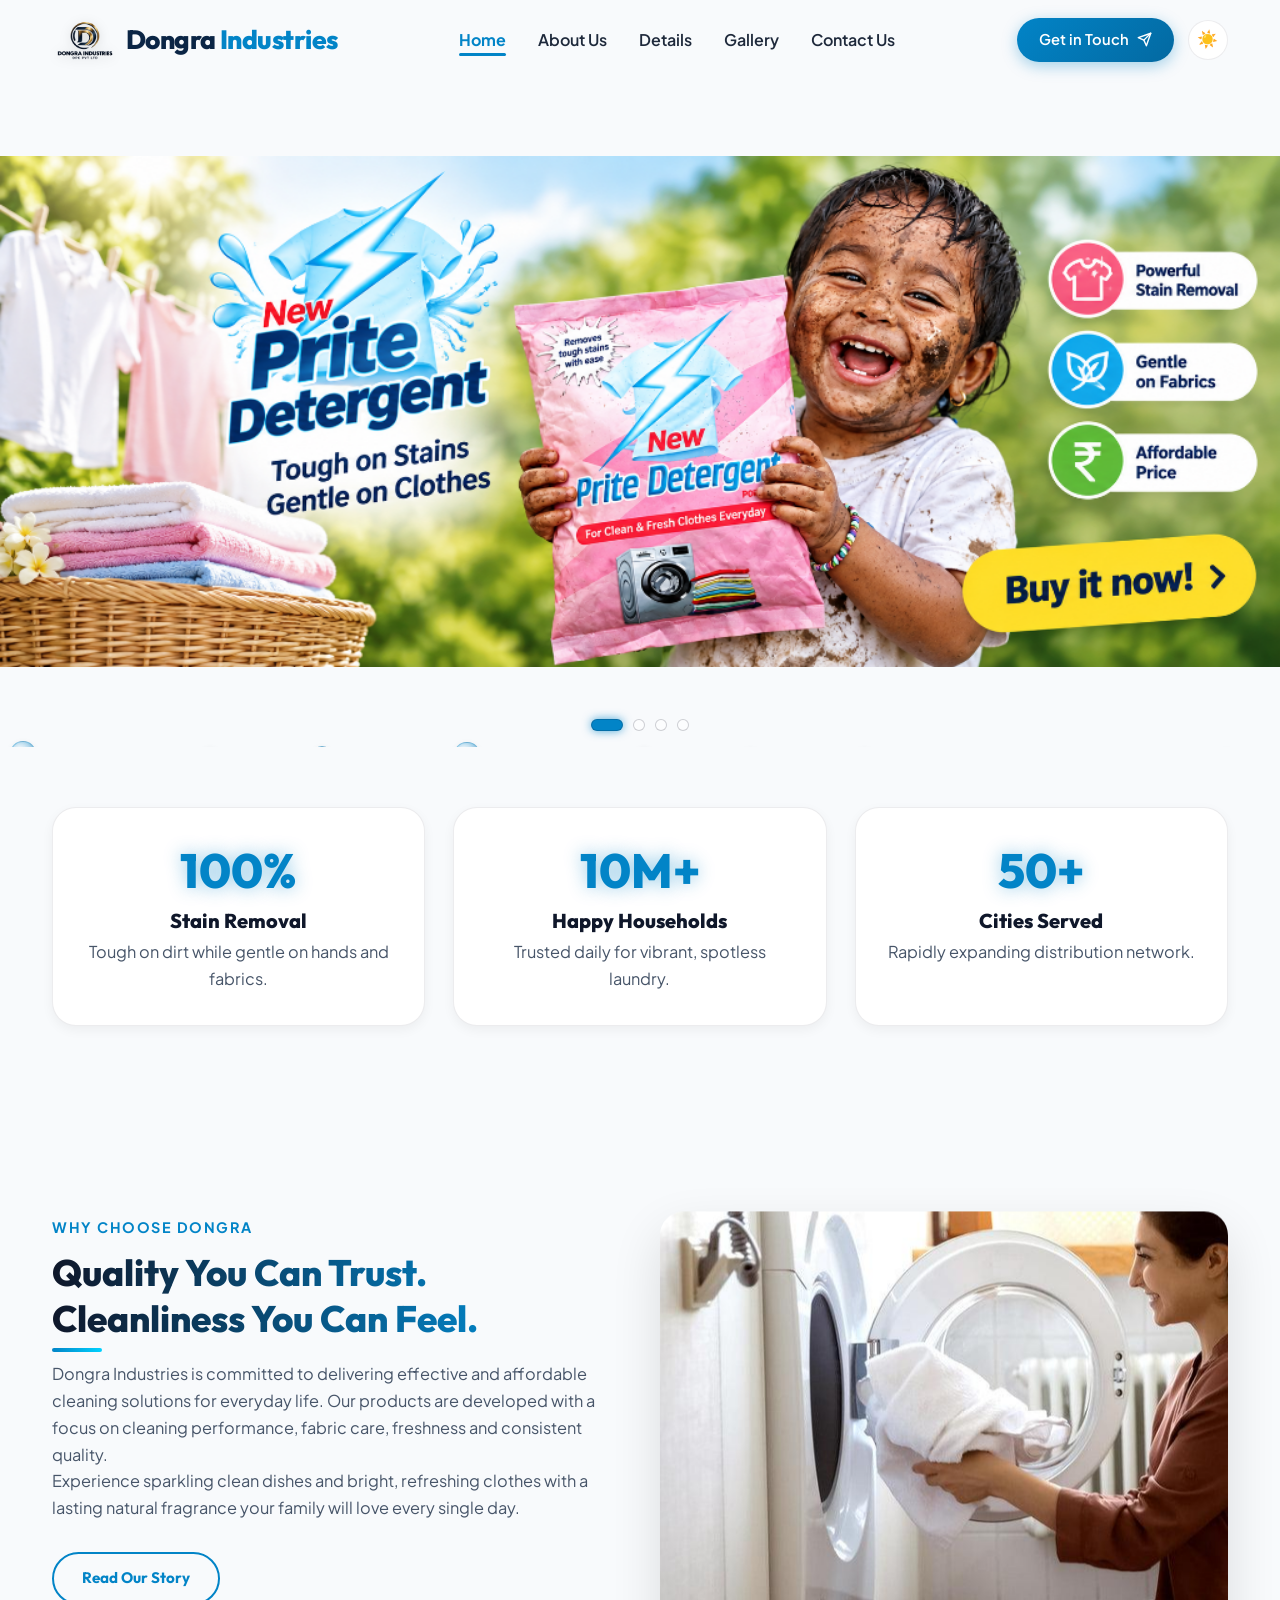
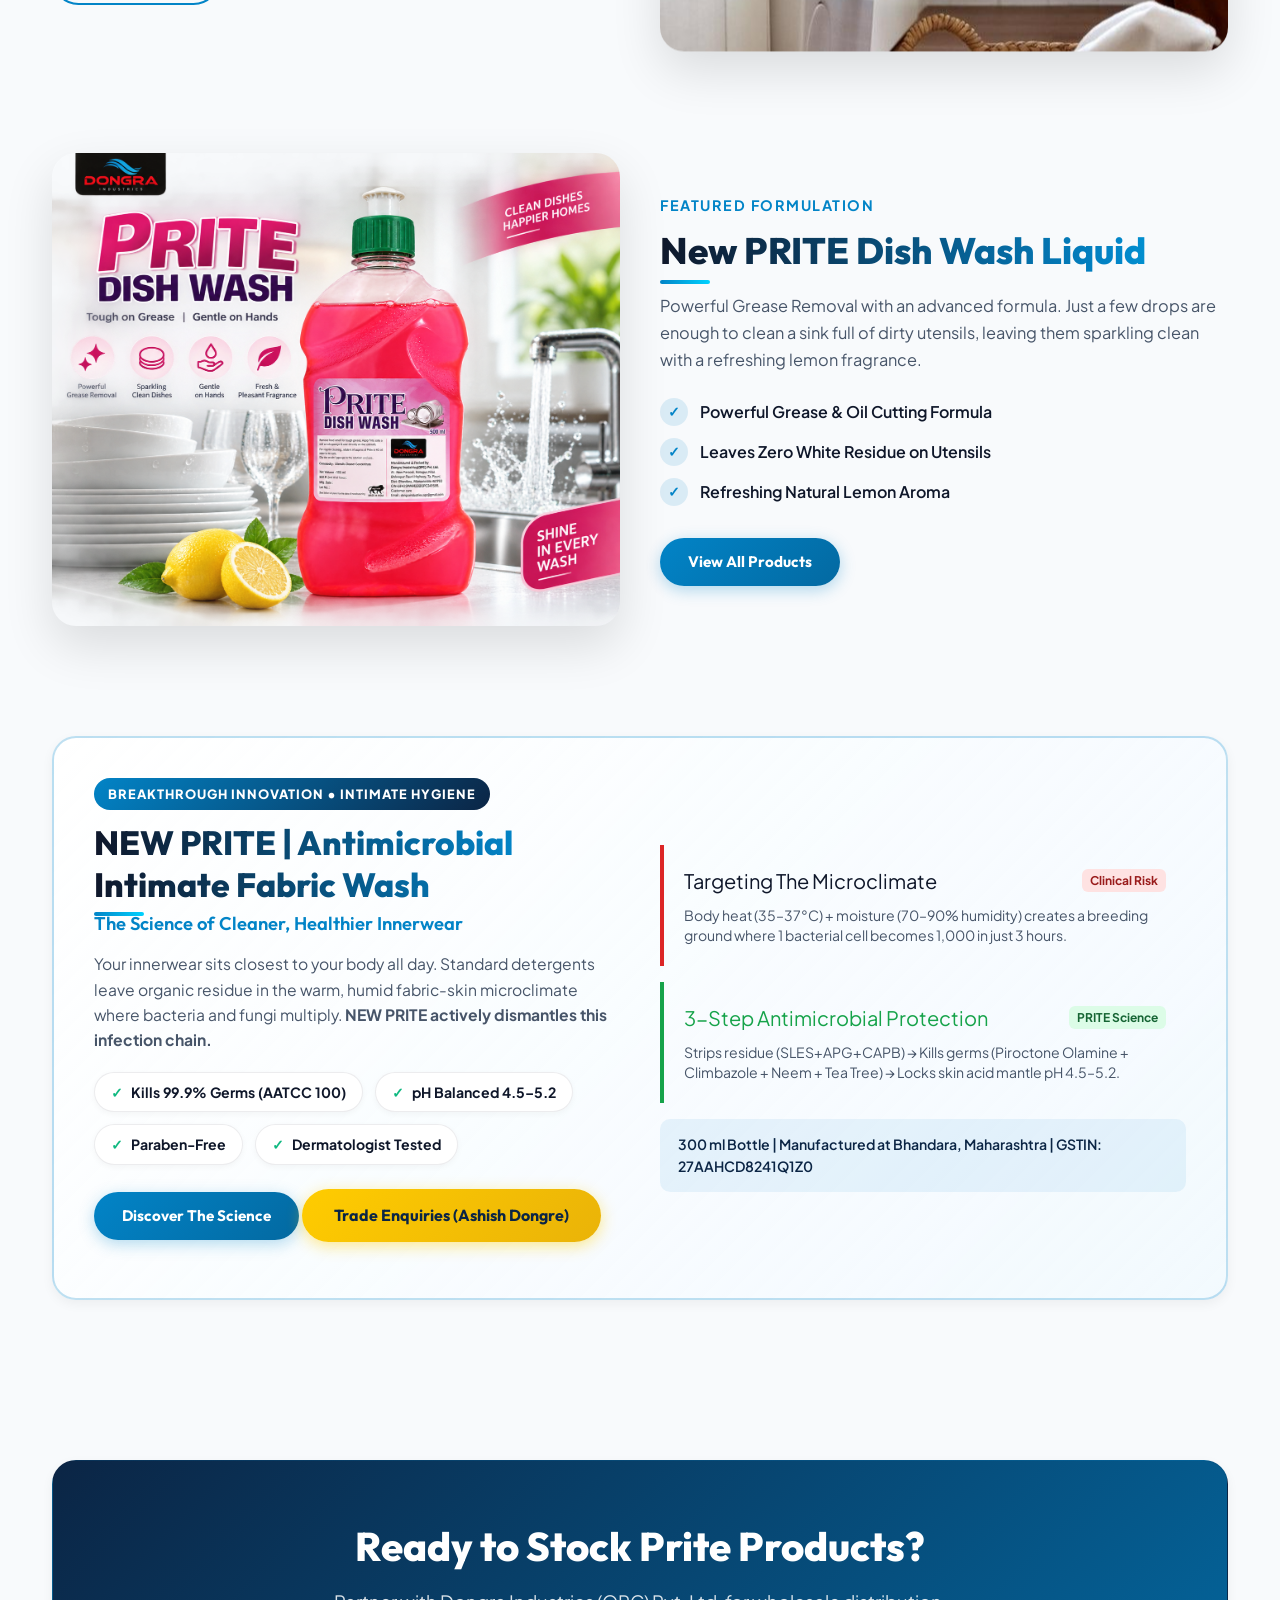
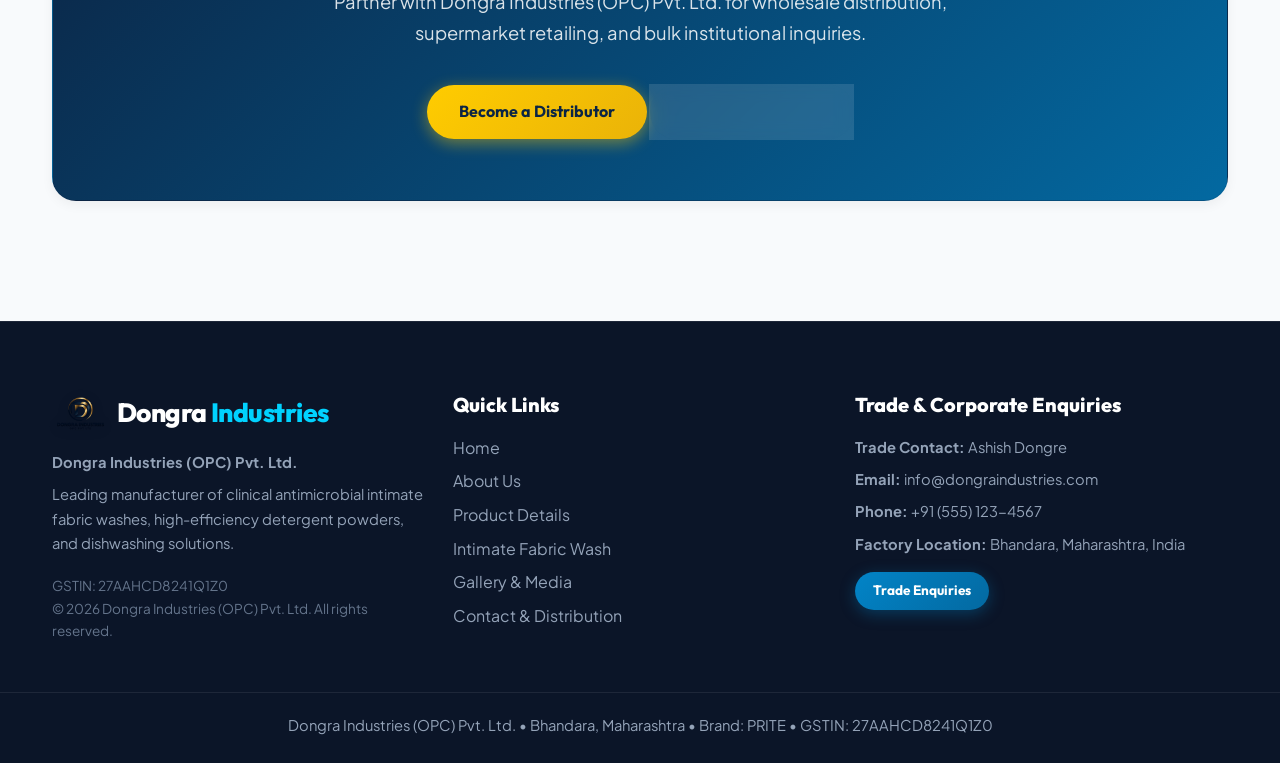
==== index.html @ 85b2145b "Initial website commit" ====
<!DOCTYPE html>
<html lang="en">

<head>
    <meta charset="UTF-8">
    <meta name="viewport" content="width=device-width, initial-scale=1.0">

    <!-- Primary SEO Meta Tags -->
    <title>Dongra Industries | Premium Cleaning Products & Prite Detergent</title>
    <meta name="title" content="Dongra Industries | Premium Cleaning Products & Prite Detergent">
    <meta name="description"
        content="Dongra Industries - Leading manufacturer of premium washing powder, Prite Detergent Powder, and dish wash liquids for sparkling clean clothes and utensils.">
    <meta name="keywords"
        content="Dongra Industries, Prite Detergent, washing powder, dish wash liquid, cleaning products, laundry detergent, stain removal">
    <meta name="author" content="Dongra Industries">
    <meta name="robots" content="index, follow">
    <link rel="canonical" href="https://dongraindustries.com/index.html">
    <meta name="theme-color" content="#0284c7">

    <!-- Open Graph / Facebook / WhatsApp -->
    <meta property="og:type" content="website">
    <meta property="og:url" content="https://dongraindustries.com/index.html">
    <meta property="og:title" content="Dongra Industries | Premium Cleaning Products">
    <meta property="og:description"
        content="Say goodbye to tough stains with New Prite Detergent & Dish Wash. Premium quality at affordable prices.">
    <meta property="og:image" content="assets/images/prite-banner.png">
    <meta property="og:site_name" content="Dongra Industries">

    <!-- Twitter Card -->
    <meta name="twitter:card" content="summary_large_image">
    <meta name="twitter:url" content="https://dongraindustries.com/index.html">
    <meta name="twitter:title" content="Dongra Industries | Premium Cleaning Products">
    <meta name="twitter:description"
        content="Say goodbye to tough stains with New Prite Detergent & Dish Wash. Premium quality at affordable prices.">
    <meta name="twitter:image" content="assets/images/prite-banner.png">

    <!-- Schema.org JSON-LD Structured Data for Google Rich Snippets -->
    <script type="application/ld+json">
    {
      "@context": "https://schema.org",
      "@type": "Organization",
      "name": "Dongra Industries",
      "url": "https://dongraindustries.com",
      "logo": "https://dongraindustries.com/assets/images/prite-banner.png",
      "description": "Premium manufacturer of washing powders and dish wash liquids.",
      "contactPoint": {
        "@type": "ContactPoint",
        "telephone": "+91-9876543210",
        "contactType": "customer service",
        "email": "info@dongraindustries.com"
      }
    }
    </script>

    <link rel="stylesheet" href="style.css">
</head>

<body>

    <!-- Navigation Header -->
    <nav>
        <div class="container nav-container">
            <a href="index.html" class="logo">
                <img src="assets/images/logo.png" alt="Dongra Industries Logo" class="logo-img">
                Dongra<span>Industries</span>
            </a>

            <ul class="nav-links">
                <li><a href="index.html" class="active">Home</a></li>
                <li><a href="about.html">About Us</a></li>
                <li><a href="details.html">Details</a></li>
                <li><a href="gallery.html">Gallery</a></li>
                <li><a href="contact.html">Contact Us</a></li>
                <li class="mobile-drawer-cta">
                    <a href="contact.html" class="btn btn-primary">
                        Get in Touch
                        <svg viewBox="0 0 24 24" fill="none" stroke="currentColor" stroke-width="2.2" stroke-linecap="round" stroke-linejoin="round" style="width: 15px; height: 15px; margin-left: 6px;">
                            <line x1="22" y1="2" x2="11" y2="13"></line>
                            <polygon points="22 2 15 22 11 13 2 9 22 2"></polygon>
                        </svg>
                    </a>
                </li>
            </ul>

            <div class="nav-right">
                <a href="contact.html" class="btn-nav">
                    Get in Touch
                    <svg viewBox="0 0 24 24" fill="none" stroke="currentColor" stroke-width="2.2" stroke-linecap="round"
                        stroke-linejoin="round">
                        <line x1="22" y1="2" x2="11" y2="13"></line>
                        <polygon points="22 2 15 22 11 13 2 9 22 2"></polygon>
                    </svg>
                </a>
                <button class="theme-toggle" aria-label="Toggle Dark/Light Mode">☀️</button>
                <button class="mobile-menu-toggle" aria-label="Open Navigation Menu">☰</button>
            </div>
        </div>
    </nav>

    <!-- Hero Section Banner Slider -->
    <section class="hero" id="home">
        <div class="hero-slider">
            <div class="slide active">
                <img src="assets/images/prite-banner.png" alt="New Prite Detergent Powder" class="slide-img">
            </div>
            <div class="slide">
                <img src="assets/images/banner2.png" alt="New Prite Liquid Detergent" class="slide-img">
            </div>
            <div class="slide">
                <img src="assets/images/banner3.png" alt="New Prite Cleaning Products" class="slide-img">
            </div>
            <div class="slide">
                <img src="assets/images/banner4.png" alt="Dongra Industries Range" class="slide-img">
            </div>
        </div>

        <!-- Slider Navigation Controls -->
        <button class="slider-arrow prev" aria-label="Previous Slide">‹</button>
        <button class="slider-arrow next" aria-label="Next Slide">›</button>

        <div class="slider-dots">
            <span class="dot active" data-slide="0"></span>
            <span class="dot" data-slide="1"></span>
            <span class="dot" data-slide="2"></span>
            <span class="dot" data-slide="3"></span>
        </div>
    </section>

    <!-- Quick Stats -->
    <section class="container" style="padding-top: 60px;">
        <div class="grid-3">
            <div class="card-modern animate delay-1" style="text-align: center;">
                <h2 class="stat-number" style="margin-bottom: 8px; color: var(--brand-blue); font-size: 3rem;">100%</h2>
                <h4 style="margin-bottom: 6px;">Stain Removal</h4>
                <p>Tough on dirt while gentle on hands and fabrics.</p>
            </div>
            <div class="card-modern animate delay-2" style="text-align: center;">
                <h2 class="stat-number" style="margin-bottom: 8px; color: var(--brand-blue); font-size: 3rem;">10M+</h2>
                <h4 style="margin-bottom: 6px;">Happy Households</h4>
                <p>Trusted daily for vibrant, spotless laundry.</p>
            </div>
            <div class="card-modern animate delay-3" style="text-align: center;">
                <h2 class="stat-number" style="margin-bottom: 8px; color: var(--brand-blue); font-size: 3rem;">50+</h2>
                <h4 style="margin-bottom: 6px;">Cities Served</h4>
                <p>Rapidly expanding distribution network.</p>
            </div>
        </div>
    </section>

    <!-- About Snippet -->
    <section class="container">
        <div class="grid-2">
            <div class="animate">
                <span
                    style="color: var(--brand-blue); font-weight: 700; text-transform: uppercase; letter-spacing: 1.5px; font-size: 0.9rem;">Why
                    Choose Dongra</span>
                <h2 class="section-title" style="margin-top: 10px;">Quality You Can Trust. Cleanliness You Can Feel.
                </h2>
                <p>Dongra Industries is committed to delivering effective and affordable cleaning solutions for everyday
                    life. Our products are developed with a focus on cleaning performance, fabric care, freshness and
                    consistent quality.</p>
                <p>Experience sparkling clean dishes and bright, refreshing clothes with a lasting natural fragrance
                    your family will love every single day.</p>
                <div style="margin-top: 30px;">
                    <a href="about.html" class="btn btn-outline">Read Our Story</a>
                </div>
            </div>
            <div class="animate delay-2">
                <img src="assets/images/londary.jpeg" alt="Dongra Laundry & Cleanliness" class="parallax-img"
                    style="width: 100%; border-radius: 24px; box-shadow: var(--shadow-lg); object-fit: cover; max-height: 440px;"
                    onerror="this.src='assets/images/about_img.jpg'">
            </div>
        </div>
    </section>

    <!-- Featured Product Section -->
    <section class="container" id="products" style="padding-top: 40px;">
        <div class="grid-2" style="direction: rtl;">
            <div class="animate" style="direction: ltr;">
                <span
                    style="color: var(--brand-blue); font-weight: 700; text-transform: uppercase; letter-spacing: 1.5px; font-size: 0.9rem;">Featured
                    Formulation</span>
                <h2 class="section-title" style="margin-top: 10px;">New PRITE Dish Wash Liquid</h2>
                <p>Powerful Grease Removal with an advanced formula. Just a few drops are enough to clean a sink full of
                    dirty utensils, leaving them sparkling clean with a refreshing lemon fragrance.</p>

                <div style="display: flex; flex-direction: column; gap: 12px; margin: 24px 0 32px;">
                    <div
                        style="display: flex; align-items: center; gap: 12px; font-weight: 600; color: var(--text-dark);">
                        <span
                            style="width: 28px; height: 28px; border-radius: 50%; background: rgba(2, 132, 199, 0.12); color: var(--brand-blue); display: flex; align-items: center; justify-content: center; font-size: 0.85rem;">✓</span>
                        Powerful Grease & Oil Cutting Formula
                    </div>
                    <div
                        style="display: flex; align-items: center; gap: 12px; font-weight: 600; color: var(--text-dark);">
                        <span
                            style="width: 28px; height: 28px; border-radius: 50%; background: rgba(2, 132, 199, 0.12); color: var(--brand-blue); display: flex; align-items: center; justify-content: center; font-size: 0.85rem;">✓</span>
                        Leaves Zero White Residue on Utensils
                    </div>
                    <div
                        style="display: flex; align-items: center; gap: 12px; font-weight: 600; color: var(--text-dark);">
                        <span
                            style="width: 28px; height: 28px; border-radius: 50%; background: rgba(2, 132, 199, 0.12); color: var(--brand-blue); display: flex; align-items: center; justify-content: center; font-size: 0.85rem;">✓</span>
                        Refreshing Natural Lemon Aroma
                    </div>
                </div>

                <a href="details.html" class="btn btn-primary">View All Products</a>
            </div>
            <div class="animate delay-2" style="direction: ltr;">
                <img src="assets/images/dishliquid.png" alt="New PRITE Dish Wash Liquid"
                    style="width: 100%; height: auto; border-radius: 24px; box-shadow: var(--shadow-lg); object-fit: contain; display: block;"
                    onerror="this.src='assets/images/product_img.jpg'">
            </div>
        </div>
    </section>

    <!-- Breakthrough Innovation: NEW PRITE Antimicrobial Intimate Fabric Wash -->
    <section class="container" style="padding-top: 30px;">
        <div class="card-modern no-tilt animate" style="transform: none !important; padding: clamp(20px, 4vw, 40px); border: 2px solid rgba(2, 132, 199, 0.25); background: linear-gradient(135deg, rgba(255, 255, 255, 0.98), rgba(240, 249, 255, 0.7)); position: relative; overflow: hidden;">
            <div class="grid-2">
                <div>
                    <span style="display: inline-block; background: linear-gradient(135deg, #0284c7, #0b2545); color: #ffffff; font-weight: 800; text-transform: uppercase; letter-spacing: 1px; font-size: 0.8rem; padding: 6px 14px; border-radius: 999px; margin-bottom: 12px;">
                        Breakthrough Innovation • Intimate Hygiene
                    </span>
                    <h2 class="section-title" style="margin: 0; color: var(--brand-navy); font-size: clamp(1.5rem, 3.5vw, 2.1rem);">
                        NEW PRITE | Antimicrobial Intimate Fabric Wash
                    </h2>
                    <h4 style="color: var(--brand-blue); margin: 6px 0 16px; font-size: clamp(1rem, 2.2vw, 1.15rem); font-weight: 600;">
                        The Science of Cleaner, Healthier Innerwear
                    </h4>
                    <p style="color: var(--text-body); font-size: 0.98rem; line-height: 1.6; margin-bottom: 16px;">
                        Your innerwear sits closest to your body all day. Standard detergents leave organic residue in the warm, humid fabric-skin microclimate where bacteria and fungi multiply. <strong>NEW PRITE actively dismantles this infection chain.</strong>
                    </p>

                    <div class="cert-badges-grid" style="margin-bottom: 24px;">
                        <span class="cert-badge"><span class="cert-badge-icon">✓</span> Kills 99.9% Germs (AATCC 100)</span>
                        <span class="cert-badge"><span class="cert-badge-icon">✓</span> pH Balanced 4.5–5.2</span>
                        <span class="cert-badge"><span class="cert-badge-icon">✓</span> Paraben-Free</span>
                        <span class="cert-badge"><span class="cert-badge-icon">✓</span> Dermatologist Tested</span>
                    </div>

                    <div class="btn-group" style="margin-bottom: 16px;">
                        <a href="details.html#intimate-wash" class="btn btn-primary">Discover The Science</a>
                        <a href="contact.html" class="btn btn-yellow">Trade Enquiries (Ashish Dongre)</a>
                    </div>
                </div>

                <div style="display: flex; flex-direction: column; gap: 16px;">
                    <div class="mc-stat-item" style="text-align: left; padding: 20px; border-left: 4px solid #dc2626;">
                        <div style="display: flex; justify-content: space-between; align-items: center; flex-wrap: wrap; gap: 8px;">
                            <div class="mc-stat-val" style="font-size: 1.25rem; margin-bottom: 0;">Targeting The Microclimate</div>
                            <span style="background: #fee2e2; color: #991b1b; padding: 2px 8px; border-radius: 6px; font-size: 0.75rem; font-weight: 700;">Clinical Risk</span>
                        </div>
                        <p style="font-size: 0.88rem; color: var(--text-body); margin-top: 8px; line-height: 1.45;">
                            Body heat (35–37°C) + moisture (70–90% humidity) creates a breeding ground where 1 bacterial cell becomes 1,000 in just 3 hours.
                        </p>
                    </div>

                    <div class="mc-stat-item" style="text-align: left; padding: 20px; border-left: 4px solid #16a34a;">
                        <div style="display: flex; justify-content: space-between; align-items: center; flex-wrap: wrap; gap: 8px;">
                            <div class="mc-stat-val" style="color: #16a34a; font-size: 1.25rem; margin-bottom: 0;">3-Step Antimicrobial Protection</div>
                            <span style="background: #dcfce7; color: #166534; padding: 2px 8px; border-radius: 6px; font-size: 0.75rem; font-weight: 700;">PRITE Science</span>
                        </div>
                        <p style="font-size: 0.88rem; color: var(--text-body); margin-top: 8px; line-height: 1.45;">
                            Strips residue (SLES+APG+CAPB) → Kills germs (Piroctone Olamine + Climbazole + Neem + Tea Tree) → Locks skin acid mantle pH 4.5–5.2.
                        </p>
                    </div>

                    <div style="background: rgba(2, 132, 199, 0.08); padding: 14px 18px; border-radius: var(--radius-sm); font-size: 0.88rem; color: var(--brand-navy); font-weight: 600;">
                        300 ml Bottle | Manufactured at Bhandara, Maharashtra | GSTIN: 27AAHCD8241Q1Z0
                    </div>
                </div>
            </div>
        </div>
    </section>

    <!-- Wholesale & Dealership CTA -->
    <section class="container" style="text-align: center; padding-bottom: 120px;">
        <div class="card-modern animate"
            style="background: linear-gradient(135deg, #0b2545, #0369a1); color: #ffffff; padding: clamp(36px, 6vw, 60px) clamp(20px, 4vw, 40px);">
            <h2 style="color: #ffffff; margin-bottom: 16px; font-size: clamp(1.8rem, 4vw, 2.5rem);">Ready to Stock Prite Products?</h2>
            <p style="color: rgba(255, 255, 255, 0.85); max-width: 650px; margin: 0 auto 36px; font-size: clamp(0.95rem, 2vw, 1.15rem);">
                Partner with Dongra Industries (OPC) Pvt. Ltd. for wholesale distribution, supermarket retailing, and bulk institutional
                inquiries.
            </p>
            <div class="btn-group" style="justify-content: center;">
                <a href="contact.html" class="btn-yellow">Become a Distributor</a>
                <a href="assets/dongra-industries-catalog.pdf" download="Dongra-Industries-Product-Catalog.pdf" class="btn-glass">Download Catalog</a>
            </div>
        </div>
    </section>

    <!-- Footer -->
    <footer>
        <div class="container grid-3">
            <div>
                <a href="index.html" class="logo" style="color: #ffffff; margin-bottom: 16px;">
                    <img src="assets/images/logo.png" alt="Dongra Industries Logo" class="logo-img" style="height: 38px;">
                    Dongra<span style="color: var(--brand-cyan);">Industries</span>
                </a>
                <p style="margin-bottom: 8px;"><strong>Dongra Industries (OPC) Pvt. Ltd.</strong></p>
                <p style="margin-bottom: 20px;">Leading manufacturer of clinical antimicrobial intimate fabric washes, high-efficiency detergent powders, and dishwashing solutions.</p>
                <p style="font-size: 0.85rem; color: #64748b;">GSTIN: 27AAHCD8241Q1Z0<br>© 2026 Dongra Industries (OPC) Pvt. Ltd. All rights reserved.</p>
            </div>
            <div>
                <h4 style="color: #ffffff; margin-bottom: 18px;">Quick Links</h4>
                <ul>
                    <li><a href="index.html">Home</a></li>
                    <li><a href="about.html">About Us</a></li>
                    <li><a href="details.html">Product Details</a></li>
                    <li><a href="details.html#intimate-wash">Intimate Fabric Wash</a></li>
                    <li><a href="gallery.html">Gallery & Media</a></li>
                    <li><a href="contact.html">Contact & Distribution</a></li>
                </ul>
            </div>
            <div>
                <h4 style="color: #ffffff; margin-bottom: 18px;">Trade & Corporate Enquiries</h4>
                <p style="margin-bottom: 8px;"><strong>Trade Contact:</strong> Ashish Dongre</p>
                <p style="margin-bottom: 8px;"><strong>Email:</strong> info@dongraindustries.com</p>
                <p style="margin-bottom: 8px;"><strong>Phone:</strong> +91 (555) 123-4567</p>
                <p style="margin-bottom: 16px;"><strong>Factory Location:</strong> Bhandara, Maharashtra, India</p>
                <div style="display: flex; gap: 12px; margin-top: 10px;">
                    <a href="contact.html" class="btn btn-nav" style="font-size: 0.85rem; padding: 8px 18px;">Trade Enquiries</a>
                </div>
            </div>
        </div>
        <div class="footer-bottom">
            <p>Dongra Industries (OPC) Pvt. Ltd. • Bhandara, Maharashtra • Brand: PRITE • GSTIN: 27AAHCD8241Q1Z0</p>
        </div>
    </footer>

    <script src="script.js"></script>
</body>

</html>
---- style.css ----
@import url('https://fonts.googleapis.com/css2?family=Outfit:wght@400;500;600;700;800;900&family=Plus+Jakarta+Sans:wght@300;400;500;600;700;800&display=swap');

:root {
  /* Brand Color Palette */
  --font-heading: 'Outfit', sans-serif;
  --font-body: 'Plus Jakarta Sans', sans-serif;

  --brand-navy: #0b2545;
  --brand-blue: #0284c7;
  --brand-blue-hover: #0369a1;
  --brand-cyan: #00d2ff;
  --brand-cyan-glow: rgba(0, 210, 255, 0.4);
  --brand-yellow: #ffcc00;
  --brand-yellow-hover: #eab308;
  --brand-yellow-shadow: rgba(255, 204, 0, 0.45);
  
  --bg-page: #f8fafc;
  --bg-white: #ffffff;
  --bg-card: #ffffff;
  --bg-glass: rgba(15, 23, 42, 0.82);
  --border-glass: rgba(255, 255, 255, 0.22);
  --border-light: rgba(15, 23, 42, 0.08);

  --text-dark: #0f172a;
  --text-body: #475569;
  --text-muted: #64748b;
  --text-light: #ffffff;

  --nav-bg-scrolled: rgba(255, 255, 255, 0.95);
  --nav-text: #1e293b;
  --footer-bg: #0b1528;
  --footer-text: #94a3b8;

  --radius-sm: 10px;
  --radius-md: 16px;
  --radius-lg: 24px;
  --radius-full: 9999px;

  --shadow-sm: 0 4px 12px rgba(0, 0, 0, 0.05);
  --shadow-md: 0 10px 30px rgba(0, 0, 0, 0.08);
  --shadow-lg: 0 20px 50px rgba(0, 0, 0, 0.12);
  --shadow-glass: 0 20px 50px rgba(0, 0, 0, 0.35);

  --transition-smooth: all 0.35s cubic-bezier(0.25, 1, 0.5, 1);
}

/* Dark Theme Support */
:root[data-theme="dark"] {
  --bg-page: #090e17;
  --bg-white: #111a28;
  --bg-card: #141e30;
  --border-light: rgba(255, 255, 255, 0.08);
  --text-dark: #f8fafc;
  --text-body: #94a3b8;
  --text-muted: #64748b;
  --nav-bg-scrolled: rgba(9, 14, 23, 0.95);
  --nav-text: #f8fafc;
  --footer-bg: #060910;
  --hero-bg: #090e17;
  --section-bg: #090e17;
}

:root {
  --hero-bg: #f8fafc;
  --section-bg: #f8fafc;
}

* {
  margin: 0;
  padding: 0;
  box-sizing: border-box;
}

html {
  scroll-behavior: smooth;
  overflow-x: hidden;
  width: 100%;
}

body {
  font-family: var(--font-body);
  background-color: var(--bg-page);
  color: var(--text-dark);
  line-height: 1.6;
  overflow-x: hidden;
  width: 100%;
  position: relative;
  -webkit-font-smoothing: antialiased;
}

/* Fluid Typography */
h1, h2, h3, h4, h5, h6 {
  font-family: var(--font-heading);
  font-weight: 800;
  line-height: 1.25;
  color: var(--text-dark);
  word-wrap: break-word;
  overflow-wrap: break-word;
}

h1 {
  font-size: clamp(1.85rem, 5vw, 3.2rem);
  letter-spacing: -0.02em;
}

h2 {
  font-size: clamp(1.5rem, 3.8vw, 2.3rem);
  margin-bottom: 1.2rem;
  position: relative;
}

h3 {
  font-size: clamp(1.2rem, 2.6vw, 1.75rem);
}

h4 {
  font-size: clamp(1.02rem, 2vw, 1.25rem);
}

h2.section-title::after {
  content: '';
  position: absolute;
  left: 0;
  bottom: -10px;
  width: 50px;
  height: 4px;
  border-radius: 2px;
  background: linear-gradient(90deg, var(--brand-blue), var(--brand-cyan));
}

/* Centered Section Titles */
.text-center h2.section-title::after,
h2.section-title.centered::after,
[style*="text-align: center"] > h2.section-title::after,
[style*="text-align: center"] > * > h2.section-title::after {
  left: 50%;
  transform: translateX(-50%);
}

p {
  color: var(--text-body);
  font-size: clamp(0.92rem, 1.5vw, 1.02rem);
  line-height: 1.65;
}

img {
  max-width: 100%;
  height: auto;
}

/* Layout Utilities */
.container {
  width: 100%;
  max-width: 1240px;
  margin: 0 auto;
  padding-left: clamp(16px, 4vw, 32px);
  padding-right: clamp(16px, 4vw, 32px);
}

section {
  padding: clamp(48px, 8vw, 80px) 0;
  position: relative;
}

/* ==========================================================================
   Navigation Bar
   ========================================================================== */
nav {
  position: absolute;
  top: 0;
  left: 0;
  width: 100%;
  padding: 18px 0;
  z-index: 1000;
  transition: var(--transition-smooth);
}

nav.scrolled {
  position: fixed;
  background: var(--nav-bg-scrolled);
  backdrop-filter: blur(14px);
  -webkit-backdrop-filter: blur(14px);
  padding: 10px 0;
  box-shadow: 0 4px 20px rgba(0, 0, 0, 0.08);
  border-bottom: 1px solid var(--border-light);
}

.nav-container {
  display: flex;
  justify-content: space-between;
  align-items: center;
  position: relative;
}

/* Brand Logo */
.logo {
  font-family: var(--font-heading);
  font-size: clamp(1.2rem, 3.5vw, 1.65rem);
  font-weight: 800;
  color: var(--brand-navy);
  text-decoration: none;
  display: flex;
  align-items: center;
  letter-spacing: -0.02em;
  transition: var(--transition-smooth);
  white-space: nowrap;
}

:root[data-theme="dark"] .logo {
  color: #ffffff;
}

.logo span {
  color: var(--brand-blue);
  margin-left: 4px;
}

.logo-img {
  height: clamp(34px, 4.5vw, 44px);
  width: auto;
  border-radius: 8px;
  object-fit: contain;
  margin-right: 8px;
  filter: drop-shadow(0 2px 6px rgba(0,0,0,0.15));
  transition: var(--transition-smooth);
}

.logo:hover {
  transform: scale(1.02);
}

/* Nav Links */
.nav-links {
  display: flex;
  gap: clamp(16px, 2.5vw, 32px);
  list-style: none;
  align-items: center;
}

.nav-links a {
  color: var(--nav-text);
  text-decoration: none;
  font-weight: 600;
  font-size: 1rem;
  transition: var(--transition-smooth);
  position: relative;
  padding: 6px 0;
}

.nav-links a::after {
  content: '';
  position: absolute;
  bottom: 0;
  left: 0;
  width: 0;
  height: 3px;
  border-radius: 2px;
  background: var(--brand-blue);
  transition: var(--transition-smooth);
}

.nav-links a:hover {
  color: var(--brand-blue);
}

.nav-links a:hover::after,
.nav-links a.active::after {
  width: 100%;
}

.nav-links a.active {
  color: var(--brand-blue);
  font-weight: 700;
}

/* Mobile Drawer CTA: Hidden on desktop */
.mobile-drawer-cta {
  display: none !important;
}

/* Mobile Navigation Backdrop */
.mobile-nav-backdrop {
  display: none;
  position: fixed;
  top: 0;
  left: 0;
  width: 100vw;
  height: 100vh;
  background: rgba(15, 23, 42, 0.5);
  backdrop-filter: blur(4px);
  -webkit-backdrop-filter: blur(4px);
  z-index: 998;
  opacity: 0;
  transition: opacity 0.3s ease;
  pointer-events: none;
}

.mobile-nav-backdrop.active {
  display: block;
  opacity: 1;
  pointer-events: auto;
}

/* Right Nav Controls */
.nav-right {
  display: flex;
  align-items: center;
  gap: clamp(8px, 2vw, 14px);
}

.btn-nav {
  background: linear-gradient(135deg, #0284c7, #0369a1);
  color: #ffffff !important;
  padding: 10px 22px;
  border-radius: var(--radius-full);
  font-weight: 600;
  font-size: 0.92rem;
  text-decoration: none;
  display: inline-flex;
  align-items: center;
  gap: 8px;
  box-shadow: 0 4px 15px rgba(2, 132, 199, 0.35);
  transition: var(--transition-smooth);
  border: none;
  white-space: nowrap;
}

.btn-nav svg {
  width: 15px;
  height: 15px;
  transition: transform 0.3s ease;
}

.btn-nav:hover {
  transform: translateY(-2px);
  box-shadow: 0 8px 22px rgba(2, 132, 199, 0.45);
}

.btn-nav:hover svg {
  transform: translateX(3px) rotate(-10deg);
}

.theme-toggle {
  background: var(--bg-white);
  border: 1px solid var(--border-light);
  color: var(--text-dark);
  width: 40px;
  height: 40px;
  min-width: 40px;
  border-radius: 50%;
  cursor: pointer;
  display: flex;
  align-items: center;
  justify-content: center;
  font-size: 1.05rem;
  transition: var(--transition-smooth);
}

.theme-toggle:hover {
  background: var(--bg-card);
  transform: rotate(20deg);
  box-shadow: var(--shadow-sm);
}

:root[data-theme="dark"] .theme-toggle {
  background: #1e2d45;
  border-color: rgba(255,255,255,0.12);
  color: #f8fafc;
}

.mobile-menu-toggle {
  display: none;
  background: var(--bg-white);
  border: 1px solid var(--border-light);
  width: 40px;
  height: 40px;
  min-width: 40px;
  border-radius: var(--radius-sm);
  font-size: 1.35rem;
  line-height: 1;
  color: var(--text-dark);
  cursor: pointer;
  align-items: center;
  justify-content: center;
  transition: var(--transition-smooth);
  user-select: none;
}

:root[data-theme="dark"] .mobile-menu-toggle {
  background: #1e2d45;
  border-color: rgba(255, 255, 255, 0.12);
  color: #f8fafc;
}

/* ==========================================================================
   Hero Section (Properly Fitted Proportional Banner)
   ========================================================================== */
.hero {
  position: relative;
  width: 100%;
  margin-top: 76px;
  overflow: hidden;
  background-color: var(--hero-bg);
  transition: background-color 0.35s ease;
}

.hero-slider {
  position: relative;
  width: 100%;
  overflow: hidden;
  touch-action: pan-y;
}

.slide {
  display: none;
  width: 100%;
  animation: fadeInSlide 0.7s ease-in-out;
}

.slide.active {
  display: block;
}

@keyframes fadeInSlide {
  from {
    opacity: 0;
    transform: scale(0.995);
  }
  to {
    opacity: 1;
    transform: scale(1);
  }
}

.slide-img {
  width: 100%;
  height: auto;
  display: block;
  object-fit: contain;
}

/* Slider Controls */
.slider-arrow {
  position: absolute;
  top: 50%;
  transform: translateY(-50%);
  background: rgba(15, 23, 42, 0.45);
  color: #ffffff;
  border: 1px solid rgba(255, 255, 255, 0.4);
  width: 46px;
  height: 46px;
  border-radius: 50%;
  font-size: 2rem;
  line-height: 1;
  display: flex;
  align-items: center;
  justify-content: center;
  cursor: pointer;
  backdrop-filter: blur(8px);
  -webkit-backdrop-filter: blur(8px);
  transition: var(--transition-smooth);
  z-index: 20;
  opacity: 0;
  user-select: none;
}

.hero:hover .slider-arrow {
  opacity: 1;
}

.slider-arrow:hover {
  background: rgba(2, 132, 199, 0.9);
  border-color: #ffffff;
  transform: translateY(-50%) scale(1.1);
  box-shadow: 0 4px 15px rgba(2, 132, 199, 0.4);
}

.slider-arrow.prev {
  left: 24px;
}

.slider-arrow.next {
  right: 24px;
}

/* Always visible on touch devices */
@media (hover: none), (max-width: 768px) {
  .slider-arrow {
    opacity: 0.85;
    width: 38px;
    height: 38px;
    font-size: 1.6rem;
  }
  .slider-arrow.prev {
    left: 8px;
  }
  .slider-arrow.next {
    right: 8px;
  }
}

.slider-dots {
  position: absolute;
  bottom: 16px;
  left: 50%;
  transform: translateX(-50%);
  display: flex;
  gap: 10px;
  z-index: 20;
}

@media (max-width: 768px) {
  .slider-dots {
    bottom: 8px;
    gap: 8px;
  }
}

.slider-dots .dot {
  width: 12px;
  height: 12px;
  border-radius: 50%;
  background: rgba(255, 255, 255, 0.6);
  border: 1px solid rgba(15, 23, 42, 0.2);
  cursor: pointer;
  transition: var(--transition-smooth);
}

.slider-dots .dot.active {
  width: 32px;
  border-radius: 20px;
  background: var(--brand-blue);
  box-shadow: 0 0 10px rgba(2, 132, 199, 0.7);
}

/* ==========================================================================
   General Buttons & Components
   ========================================================================== */
.btn {
  display: inline-flex;
  align-items: center;
  justify-content: center;
  gap: 8px;
  padding: 12px 28px;
  border-radius: var(--radius-full);
  text-decoration: none;
  font-family: var(--font-heading);
  font-weight: 700;
  font-size: 0.95rem;
  transition: var(--transition-smooth);
  cursor: pointer;
  border: none;
}

.btn-primary {
  background: linear-gradient(135deg, var(--brand-blue), var(--brand-blue-hover));
  color: #ffffff;
  box-shadow: 0 4px 16px rgba(2, 132, 199, 0.3);
}

.btn-primary:hover {
  transform: translateY(-2px);
  box-shadow: 0 8px 24px rgba(2, 132, 199, 0.45);
}

.btn-outline {
  background: transparent;
  color: var(--brand-blue);
  border: 2px solid var(--brand-blue);
}

.btn-outline:hover {
  background: var(--brand-blue);
  color: #ffffff;
  transform: translateY(-2px);
  box-shadow: 0 6px 20px rgba(2, 132, 199, 0.25);
}

/* Cards */
.card-modern {
  background: var(--bg-card);
  border-radius: var(--radius-lg);
  padding: 32px;
  border: 1px solid var(--border-light);
  box-shadow: var(--shadow-sm);
  transition: var(--transition-smooth);
  position: relative;
}

.card-modern:hover {
  transform: translateY(-6px);
  box-shadow: var(--shadow-lg);
  border-color: rgba(2, 132, 199, 0.2);
}

/* CTA Buttons */
.btn-yellow {
  display: inline-flex;
  align-items: center;
  justify-content: center;
  gap: 8px;
  padding: 14px 32px;
  border-radius: var(--radius-full);
  background: linear-gradient(135deg, var(--brand-yellow), var(--brand-yellow-hover));
  color: #0b2545;
  font-family: var(--font-heading);
  font-weight: 700;
  font-size: 1rem;
  text-decoration: none;
  box-shadow: 0 4px 16px var(--brand-yellow-shadow);
  transition: var(--transition-smooth);
  border: none;
  cursor: pointer;
}

.btn-yellow:hover {
  transform: translateY(-3px);
  box-shadow: 0 8px 28px var(--brand-yellow-shadow);
}

.btn-glass {
  display: inline-flex;
  align-items: center;
  justify-content: center;
  gap: 8px;
  padding: 14px 32px;
  border-radius: var(--radius-full);
  background: rgba(255, 255, 255, 0.12);
  color: #ffffff;
  font-family: var(--font-heading);
  font-weight: 700;
  font-size: 1rem;
  text-decoration: none;
  border: 1.5px solid rgba(255, 255, 255, 0.35);
  backdrop-filter: blur(8px);
  -webkit-backdrop-filter: blur(8px);
  transition: var(--transition-smooth);
  cursor: pointer;
}

.btn-glass:hover {
  background: rgba(255, 255, 255, 0.22);
  transform: translateY(-3px);
  box-shadow: 0 8px 24px rgba(0, 0, 0, 0.25);
}

/* Grids */
.grid-2 {
  display: grid;
  grid-template-columns: 1fr 1fr;
  gap: 40px;
  align-items: center;
}

.grid-3 {
  display: grid;
  grid-template-columns: repeat(3, 1fr);
  gap: 28px;
}

.grid-4 {
  display: grid;
  grid-template-columns: repeat(4, 1fr);
  gap: 24px;
}

/* ==========================================================================
   Page Headers (Subpages)
   ========================================================================== */
.page-header {
  padding: 140px 0 50px;
  text-align: center;
  background: linear-gradient(180deg, rgba(2, 132, 199, 0.08) 0%, transparent 100%);
  position: relative;
  overflow: hidden;
  background-color: var(--bg-page);
}

.page-header h1 {
  font-size: 2.8rem;
  margin-bottom: 0.5rem;
  color: var(--brand-navy);
}

:root[data-theme="dark"] .page-header h1 {
  color: #ffffff;
}

/* Dark mode: ensure all plain sections have the right bg */
:root[data-theme="dark"] section {
  background-color: var(--bg-page);
}

:root[data-theme="dark"] .container {
  color: var(--text-dark);
}

/* Forms */
.form-group {
  margin-bottom: 20px;
}

.form-group label {
  display: block;
  font-weight: 600;
  margin-bottom: 6px;
  color: var(--text-dark);
  font-size: 0.92rem;
}

input, textarea, select {
  width: 100%;
  padding: 12px 16px;
  background: var(--bg-white);
  border: 1px solid var(--border-light);
  border-radius: var(--radius-sm);
  color: var(--text-dark);
  font-family: var(--font-body);
  font-size: 1rem;
  transition: var(--transition-smooth);
}

input:focus, textarea:focus, select:focus {
  outline: none;
  border-color: var(--brand-blue);
  box-shadow: 0 0 0 3px rgba(2, 132, 199, 0.15);
}

/* Form Status Alert (Inline) */
.form-alert {
  padding: 16px 20px;
  border-radius: var(--radius-md);
  margin-bottom: 24px;
  font-size: 0.95rem;
  line-height: 1.5;
  display: none;
  align-items: flex-start;
  gap: 14px;
  animation: slideDownFade 0.35s cubic-bezier(0.25, 1, 0.5, 1);
  box-shadow: 0 4px 16px rgba(0, 0, 0, 0.06);
}

.form-alert.success {
  display: flex;
  background: rgba(16, 185, 129, 0.1);
  border: 1.5px solid rgba(16, 185, 129, 0.35);
  color: #065f46;
}

.form-alert.error {
  display: flex;
  background: rgba(239, 68, 68, 0.1);
  border: 1.5px solid rgba(239, 68, 68, 0.35);
  color: #991b1b;
}

.form-alert.loading {
  display: flex;
  background: rgba(2, 132, 199, 0.1);
  border: 1.5px solid rgba(2, 132, 199, 0.3);
  color: #0369a1;
}

.form-alert .alert-icon {
  font-size: 1.35rem;
  line-height: 1;
  flex-shrink: 0;
  margin-top: 2px;
}

.form-alert .alert-body {
  flex: 1;
  min-width: 0;
}

.form-alert .alert-title {
  font-weight: 700;
  font-size: 1rem;
  margin-bottom: 3px;
}

.form-alert .alert-desc {
  font-size: 0.9rem;
  color: inherit;
  opacity: 0.92;
  margin: 0;
}

:root[data-theme="dark"] .form-alert.success {
  background: rgba(16, 185, 129, 0.15);
  border-color: rgba(16, 185, 129, 0.4);
  color: #6ee7b7;
}

:root[data-theme="dark"] .form-alert.error {
  background: rgba(239, 68, 68, 0.15);
  border-color: rgba(239, 68, 68, 0.4);
  color: #fca5a5;
}

:root[data-theme="dark"] .form-alert.loading {
  background: rgba(2, 132, 199, 0.15);
  border-color: rgba(2, 132, 199, 0.4);
  color: #7dd3fc;
}

@keyframes slideDownFade {
  from {
    opacity: 0;
    transform: translateY(-10px);
  }
  to {
    opacity: 1;
    transform: translateY(0);
  }
}

/* ==========================================================================
   Toast Notification System
   ========================================================================== */
.toast-container {
  position: fixed;
  top: 28px;
  right: 28px;
  z-index: 100000;
  display: flex;
  flex-direction: column;
  gap: 12px;
  max-width: 420px;
  width: calc(100% - 56px);
  pointer-events: none;
}

.toast {
  position: relative;
  display: flex;
  align-items: flex-start;
  gap: 14px;
  background: rgba(255, 255, 255, 0.96);
  backdrop-filter: blur(14px);
  -webkit-backdrop-filter: blur(14px);
  padding: 16px 20px 18px;
  border-radius: var(--radius-md);
  box-shadow: 0 16px 40px rgba(0, 0, 0, 0.14), 0 2px 6px rgba(0, 0, 0, 0.08);
  border: 1px solid rgba(15, 23, 42, 0.08);
  pointer-events: auto;
  overflow: hidden;
  animation: toastSlideIn 0.4s cubic-bezier(0.2, 1, 0.3, 1) forwards;
  transition: transform 0.3s ease, opacity 0.3s ease;
}

:root[data-theme="dark"] .toast {
  background: rgba(20, 30, 48, 0.96);
  border-color: rgba(255, 255, 255, 0.12);
  box-shadow: 0 16px 40px rgba(0, 0, 0, 0.45), 0 2px 6px rgba(0, 0, 0, 0.2);
}

.toast.toast-hiding {
  animation: toastSlideOut 0.35s cubic-bezier(0.4, 0, 1, 1) forwards;
}

@keyframes toastSlideIn {
  from {
    opacity: 0;
    transform: translateX(110%);
  }
  to {
    opacity: 1;
    transform: translateX(0);
  }
}

@keyframes toastSlideOut {
  from {
    opacity: 1;
    transform: translateX(0) scale(1);
  }
  to {
    opacity: 0;
    transform: translateX(110%) scale(0.95);
  }
}

.toast.toast-success {
  border-left: 5px solid #10b981;
}

.toast.toast-error {
  border-left: 5px solid #ef4444;
}

.toast.toast-info {
  border-left: 5px solid var(--brand-blue);
}

.toast-icon {
  width: 36px;
  height: 36px;
  border-radius: 50%;
  display: flex;
  align-items: center;
  justify-content: center;
  font-size: 1.15rem;
  flex-shrink: 0;
}

.toast-success .toast-icon {
  background: rgba(16, 185, 129, 0.15);
  color: #10b981;
}

.toast-error .toast-icon {
  background: rgba(239, 68, 68, 0.15);
  color: #ef4444;
}

.toast-info .toast-icon {
  background: rgba(2, 132, 199, 0.15);
  color: var(--brand-blue);
}

.toast-content {
  flex: 1;
  min-width: 0;
}

.toast-title {
  font-family: var(--font-heading);
  font-size: 1rem;
  font-weight: 700;
  color: var(--text-dark);
  margin-bottom: 3px;
  line-height: 1.2;
}

.toast-message {
  font-size: 0.88rem;
  color: var(--text-body);
  line-height: 1.45;
  margin: 0;
}

.toast-close {
  background: transparent;
  border: none;
  color: var(--text-muted);
  font-size: 1.2rem;
  line-height: 1;
  padding: 0 4px;
  cursor: pointer;
  border-radius: 4px;
  transition: color 0.2s, transform 0.2s;
}

.toast-close:hover {
  color: var(--text-dark);
  transform: scale(1.15);
}

.toast-progress {
  position: absolute;
  bottom: 0;
  left: 0;
  height: 3px;
  width: 100%;
  background: #10b981;
  transform-origin: left;
  animation: toastProgress 5s linear forwards;
}

.toast-error .toast-progress {
  background: #ef4444;
}

.toast-info .toast-progress {
  background: var(--brand-blue);
}

@keyframes toastProgress {
  from {
    transform: scaleX(1);
  }
  to {
    transform: scaleX(0);
  }
}

@media (max-width: 600px) {
  .toast-container {
    top: 16px;
    right: 16px;
    left: 16px;
    width: auto;
  }
}

/* Animations */
.animate {
  opacity: 0;
  transform: translateY(24px);
  transition: opacity 0.65s cubic-bezier(0.25, 1, 0.5, 1), transform 0.65s cubic-bezier(0.25, 1, 0.5, 1);
}

.animate.active {
  opacity: 1;
  transform: translateY(0);
}

.delay-1 {
  transition-delay: 0.1s;
}

.delay-2 {
  transition-delay: 0.2s;
}

.delay-3 {
  transition-delay: 0.3s;
}

/* ==========================================================================
   Footer
   ========================================================================== */
footer {
  background: var(--footer-bg);
  color: var(--footer-text);
  padding: 70px 0 25px;
  border-top: 1px solid rgba(255, 255, 255, 0.08);
}

footer h3,
footer h4 {
  color: #ffffff;
  margin-bottom: 16px;
}

footer .logo {
  color: #ffffff;
  margin-bottom: 14px;
}

footer p {
  color: var(--footer-text);
  font-size: 0.92rem;
}

footer ul {
  list-style: none;
}

footer ul li {
  margin-bottom: 8px;
}

footer ul li a {
  color: var(--footer-text);
  text-decoration: none;
  transition: var(--transition-smooth);
}

footer ul li a:hover {
  color: var(--brand-cyan);
  padding-left: 4px;
}

.footer-bottom {
  text-align: center;
  margin-top: 50px;
  padding-top: 20px;
  border-top: 1px solid rgba(255, 255, 255, 0.08);
  font-size: 0.88rem;
}

/* ==========================================================================
   Responsive Breakpoints & Layout Adaptations
   ========================================================================== */

/* Laptops and Tablets (Landscape) */
@media (max-width: 1024px) {
  .grid-2 {
    grid-template-columns: 1fr;
    gap: 32px;
  }

  .grid-3 {
    grid-template-columns: repeat(auto-fit, minmax(280px, 1fr));
    gap: 20px;
  }

  .grid-4 {
    grid-template-columns: repeat(2, 1fr);
    gap: 20px;
  }

  .page-header {
    padding: 110px 0 40px;
  }

  .page-header h1 {
    font-size: clamp(2rem, 4vw, 2.5rem);
  }
}

/* Tablets (Portrait) and Large Mobile */
@media (max-width: 768px) {
  .hero {
    margin-top: 66px;
  }

  /* Animated Mobile Menu Drawer */
  .nav-links {
    display: flex;
    flex-direction: column;
    position: absolute;
    top: calc(100% + 10px);
    left: clamp(12px, 3vw, 24px);
    right: clamp(12px, 3vw, 24px);
    width: auto;
    background: var(--bg-white);
    padding: 18px;
    gap: 6px;
    border-radius: var(--radius-md);
    box-shadow: 0 16px 40px rgba(0, 0, 0, 0.16);
    border: 1px solid var(--border-light);
    opacity: 0;
    visibility: hidden;
    transform: translateY(-12px);
    transition: transform 0.28s cubic-bezier(0.16, 1, 0.3, 1), opacity 0.28s ease, visibility 0.28s;
    z-index: 1001;
  }

  :root[data-theme="dark"] .nav-links {
    background: #111a28;
    border-color: rgba(255, 255, 255, 0.12);
    box-shadow: 0 16px 40px rgba(0, 0, 0, 0.5);
  }

  .nav-links.mobile-open {
    opacity: 1;
    visibility: visible;
    transform: translateY(0);
  }

  .nav-links li {
    width: 100%;
  }

  .nav-links a {
    display: flex;
    align-items: center;
    width: 100%;
    padding: 11px 14px;
    border-radius: var(--radius-sm);
    font-size: 1.02rem;
    font-weight: 600;
  }

  .nav-links a:hover,
  .nav-links a.active {
    background: rgba(2, 132, 199, 0.08);
  }

  :root[data-theme="dark"] .nav-links a:hover,
  :root[data-theme="dark"] .nav-links a.active {
    background: rgba(2, 132, 199, 0.18);
  }

  .nav-links a::after {
    display: none;
  }

  .mobile-menu-toggle {
    display: flex !important;
  }

  .btn-nav {
    display: none !important;
  }

  .mobile-drawer-cta {
    display: flex !important;
    width: 100%;
    margin-top: 8px;
    padding-top: 12px;
    border-top: 1px solid var(--border-light);
  }

  .mobile-drawer-cta a {
    width: 100%;
    justify-content: center;
  }

  /* Grids & Cards */
  .grid-2 {
    grid-template-columns: 1fr;
    gap: 28px;
    direction: ltr !important;
  }

  .grid-2[style*="direction: rtl"],
  .grid-2 > * {
    direction: ltr !important;
  }

  .grid-3 {
    grid-template-columns: 1fr;
    gap: 18px;
  }

  .grid-4 {
    grid-template-columns: 1fr;
    gap: 16px;
  }

  .card-modern {
    padding: 24px 18px;
    border-radius: var(--radius-md);
  }

  .page-header {
    padding: 96px 0 32px;
  }

  .page-header h1 {
    font-size: clamp(1.8rem, 5vw, 2.2rem);
  }

  footer {
    padding: 50px 0 20px;
  }

  .footer-bottom {
    margin-top: 36px;
    padding-top: 16px;
  }
}

/* Small Smartphones (Portrait) */
@media (max-width: 480px) {
  .hero {
    margin-top: 60px;
  }

  .card-modern {
    padding: 20px 14px;
  }

  .btn,
  .btn-yellow,
  .btn-glass,
  .btn-primary,
  .btn-outline {
    width: 100%;
    text-align: center;
    justify-content: center;
    padding: 12px 18px;
    font-size: 0.92rem;
  }

  /* Responsive button clusters */
  .btn-group,
  [style*="display: flex"][style*="justify-content: center"],
  [style*="display: flex"][style*="gap: 16px"],
  [style*="display: flex"][style*="gap: 14px"],
  [style*="display: flex"][style*="gap: 12px"] {
    flex-direction: column !important;
    align-items: stretch !important;
    width: 100%;
  }

  .stat-number {
    font-size: 2.4rem !important;
  }

  .cert-badges-grid {
    flex-direction: column;
    align-items: stretch;
  }

  .cert-badge {
    width: 100%;
    justify-content: center;
  }
}

/* Very Narrow Devices (< 360px like Galaxy Z Flip folded / iPhone SE 1st gen) */
@media (max-width: 360px) {
  .logo {
    font-size: 1.15rem;
  }

  .logo-img {
    height: 32px;
    margin-right: 6px;
  }

  .theme-toggle,
  .mobile-menu-toggle {
    width: 36px;
    height: 36px;
    min-width: 36px;
    font-size: 1.1rem;
  }
}

/* ==========================================================================
   PREMIUM ANIMATIONS
   ========================================================================== */

/* --- Scroll Progress Bar --- */
#scroll-progress {
  position: fixed;
  top: 0;
  left: 0;
  height: 3px;
  width: 0%;
  background: linear-gradient(90deg, var(--brand-blue), var(--brand-cyan), var(--brand-yellow));
  z-index: 9999;
  border-radius: 0 2px 2px 0;
  box-shadow: 0 0 10px rgba(0, 210, 255, 0.6);
  transition: width 0.1s linear;
}

/* --- Floating Hero Bubbles --- */
.hero-bubble {
  position: absolute;
  bottom: -20px;
  border-radius: 50%;
  background: radial-gradient(circle at 35% 35%, rgba(255, 255, 255, 0.45) 0%, rgba(2, 132, 199, 0.28) 50%, rgba(11, 37, 69, 0.35) 100%);
  border: 1px solid rgba(2, 132, 199, 0.35);
  box-shadow: inset -1px -1px 4px rgba(2, 132, 199, 0.25), 0 2px 6px rgba(0, 0, 0, 0.08);
  pointer-events: none;
  z-index: 5;
  animation: bubbleRise linear infinite;
}

@keyframes bubbleRise {
  0% {
    transform: translateY(0) scale(1);
    opacity: 0.2;
  }
  50% {
    opacity: 0.45;
    transform: translateY(-45vh) scale(1.08);
  }
  100% {
    transform: translateY(-95vh) scale(0.85);
    opacity: 0;
  }
}

/* --- Global Ambient Floating Bubbles Across All Pages --- */
.ambient-bubbles-container {
  position: fixed;
  top: 0;
  left: 0;
  width: 100vw;
  height: 100vh;
  pointer-events: none;
  z-index: 999;
  overflow: hidden;
}

.ambient-bubble {
  position: absolute;
  bottom: -35px;
  border-radius: 50%;
  background: radial-gradient(circle at 35% 35%, rgba(255, 255, 255, 0.4) 0%, rgba(2, 132, 199, 0.25) 55%, rgba(11, 37, 69, 0.3) 100%);
  border: 1px solid rgba(2, 132, 199, 0.3);
  box-shadow: inset -1px -1px 4px rgba(2, 132, 199, 0.2), 0 2px 6px rgba(0, 0, 0, 0.06);
  pointer-events: none;
  animation: ambientRise linear infinite;
}

@keyframes ambientRise {
  0% {
    transform: translate3d(0, 0, 0) scale(0.85);
    opacity: 0.15;
  }
  25% {
    opacity: 0.35;
    transform: translate3d(var(--drift, 12px), -30vh, 0) scale(1.05);
  }
  65% {
    opacity: 0.4;
    transform: translate3d(calc(var(--drift, 12px) * -0.8), -70vh, 0) scale(0.95);
  }
  100% {
    transform: translate3d(var(--drift, 12px), -108vh, 0) scale(0.75);
    opacity: 0;
  }
}

/* --- Ripple Effect --- */
.ripple {
  position: absolute;
  border-radius: 50%;
  background: rgba(255, 255, 255, 0.35);
  transform: scale(0);
  animation: rippleAnim 0.65s linear;
  pointer-events: none;
}

@keyframes rippleAnim {
  to {
    transform: scale(4);
    opacity: 0;
  }
}

/* --- Stat Number Glow on Reveal --- */
.stat-number {
  display: block;
  transition: text-shadow 0.5s ease;
}

.card-modern.active .stat-number,
.card-modern:hover .stat-number {
  text-shadow: 0 0 18px rgba(2, 132, 199, 0.45);
}

/* --- Gradient Animated Section Title --- */
h2.section-title {
  background: linear-gradient(
    90deg,
    var(--text-dark) 0%,
    var(--brand-blue) 40%,
    var(--brand-cyan) 60%,
    var(--text-dark) 100%
  );
  background-size: 200% auto;
  -webkit-background-clip: text;
  -webkit-text-fill-color: transparent;
  background-clip: text;
  animation: gradientShift 5s ease infinite;
}

:root[data-theme="dark"] h2.section-title {
  background: linear-gradient(
    90deg,
    #f8fafc 0%,
    var(--brand-cyan) 40%,
    var(--brand-blue) 60%,
    #f8fafc 100%
  );
  background-size: 200% auto;
  -webkit-background-clip: text;
  -webkit-text-fill-color: transparent;
  background-clip: text;
  animation: gradientShift 5s ease infinite;
}

@keyframes gradientShift {
  0%   { background-position: 0% center; }
  50%  { background-position: 100% center; }
  100% { background-position: 0% center; }
}

/* --- Nav Logo Pulse on Load --- */
.logo-img {
  animation: logoPop 0.7s cubic-bezier(0.34, 1.56, 0.64, 1) both;
}

@keyframes logoPop {
  from { transform: scale(0.6) rotate(-5deg); opacity: 0; }
  to   { transform: scale(1) rotate(0deg);   opacity: 1; }
}

/* --- Card Hover Glow Border --- */
.card-modern {
  box-shadow: var(--shadow-sm);
  transition: transform 0.2s ease, box-shadow 0.35s ease, border-color 0.35s ease;
}

.card-modern:hover {
  box-shadow: var(--shadow-lg), 0 0 0 1px rgba(2, 132, 199, 0.25), 0 0 30px rgba(2, 132, 199, 0.12);
}

/* Disable 3D tilt/animation on large section cards */
#intimate-wash .card-modern,
.card-modern.no-tilt {
  transform: none !important;
  perspective: none !important;
  transition: border-color 0.35s ease, box-shadow 0.35s ease !important;
}

#intimate-wash .card-modern:hover,
.card-modern.no-tilt:hover {
  transform: none !important;
}

/* --- Section Slide-in from Left/Right --- */
.animate {
  opacity: 0;
  transform: translateY(28px);
  transition: opacity 0.7s cubic-bezier(0.25, 1, 0.5, 1), transform 0.7s cubic-bezier(0.25, 1, 0.5, 1);
}

.animate.from-left {
  transform: translateX(-40px);
}

.animate.from-right {
  transform: translateX(40px);
}

.animate.active {
  opacity: 1;
  transform: translate(0, 0);
}

/* --- Parallax Image smooth transition --- */
.parallax-img {
  will-change: transform;
  transition: transform 0.1s linear;
}

/* --- Dot bounce on hero slider --- */
.slider-dots .dot {
  transition: width 0.4s cubic-bezier(0.34, 1.56, 0.64, 1), background 0.3s ease;
}

/* ==========================================================================
   NEW PRITE ANTIMICROBIAL INTIMATE FABRIC WASH SCIENTIFIC SECTIONS (BESPOKE UI)
   ========================================================================== */

/* ==========================================================================
   PRITE INTIMATE FABRIC WASH — CLEAN BROCHURE DESIGN (NO ANIMATION, READABLE)
   ========================================================================== */

/* ==========================================================================
   PRITE INTIMATE FABRIC WASH — ELITE CARD UI (CLEAN, SPACIOUS, READABLE)
   ========================================================================== */

.brochure-container {
  background: #ffffff;
  border: 1px solid #e2e8f0;
  border-radius: 24px;
  padding: 44px 40px;
  box-shadow: 0 10px 30px -10px rgba(0, 0, 0, 0.05);
  font-family: var(--font-body);
  color: #1e293b;
  line-height: 1.6;
}

:root[data-theme="dark"] .brochure-container {
  background: #0f172a;
  border-color: #1e293b;
  color: #f1f5f9;
}

/* 1. Hero Header Card */
.brochure-header {
  display: grid;
  grid-template-columns: 1.35fr 1fr;
  gap: 36px;
  align-items: center;
  padding-bottom: 36px;
  border-bottom: 1.5px solid #f1f5f9;
  margin-bottom: 36px;
}

:root[data-theme="dark"] .brochure-header {
  border-bottom-color: #1e293b;
}

.brochure-badge-new {
  display: inline-flex;
  align-items: center;
  gap: 6px;
  background: #dcfce7;
  color: #166534;
  font-weight: 800;
  font-size: 0.76rem;
  letter-spacing: 0.8px;
  padding: 4px 12px;
  border-radius: 6px;
  margin-bottom: 12px;
  text-transform: uppercase;
}

.brochure-brand-title {
  font-family: var(--font-heading);
  font-size: 3.4rem;
  font-weight: 900;
  color: #0f766e;
  line-height: 1;
  margin: 0 0 8px 0;
  letter-spacing: -1px;
}

.brochure-brand-sub {
  font-size: 1.4rem;
  font-weight: 800;
  color: #0f172a;
  margin-bottom: 6px;
  line-height: 1.25;
}

:root[data-theme="dark"] .brochure-brand-sub {
  color: #ffffff;
}

.brochure-brand-tagline {
  font-size: 1.05rem;
  color: #64748b;
  margin-bottom: 22px;
}

.brochure-trust-pills {
  display: flex;
  flex-wrap: wrap;
  gap: 10px;
  margin-bottom: 26px;
}

.trust-pill {
  display: inline-flex;
  align-items: center;
  gap: 8px;
  background: #f8fafc;
  border: 1px solid #e2e8f0;
  padding: 7px 14px;
  border-radius: 999px;
  font-size: 0.84rem;
  font-weight: 700;
  color: #334155;
  box-shadow: 0 1px 3px rgba(0, 0, 0, 0.03);
}

:root[data-theme="dark"] .trust-pill {
  background: #1e293b;
  border-color: #334155;
  color: #cbd5e1;
}

.brochure-cta-btn {
  display: inline-flex;
  align-items: center;
  gap: 10px;
  background: #0f766e;
  color: #ffffff !important;
  padding: 12px 26px;
  border-radius: 999px;
  font-size: 0.95rem;
  font-weight: 700;
  text-decoration: none;
  box-shadow: 0 4px 14px rgba(15, 118, 110, 0.25);
  transition: all 0.2s ease;
}

.brochure-cta-btn:hover {
  background: #115e59;
  transform: translateY(-1px);
  box-shadow: 0 6px 18px rgba(15, 118, 110, 0.35);
}

/* Right Feature Display */
.brochure-hero-visual {
  background: linear-gradient(145deg, #f0fdf4 0%, #ecfdf5 50%, #e6fffa 100%);
  border: 1.5px solid #a7f3d0;
  border-radius: 20px;
  padding: 24px;
  display: flex;
  flex-direction: column;
  align-items: center;
  text-align: center;
  position: relative;
  box-shadow: 0 4px 16px rgba(16, 185, 129, 0.06);
}

:root[data-theme="dark"] .brochure-hero-visual {
  background: linear-gradient(145deg, #1e293b 0%, #064e3b 100%);
  border-color: #059669;
}

.hero-visual-badge {
  background: #ffffff;
  color: #047857;
  border: 1px solid #a7f3d0;
  padding: 6px 16px;
  border-radius: 999px;
  font-size: 0.8rem;
  font-weight: 800;
  text-transform: uppercase;
  letter-spacing: 0.8px;
  margin-bottom: 14px;
  box-shadow: 0 2px 6px rgba(0, 0, 0, 0.04);
}

:root[data-theme="dark"] .hero-visual-badge {
  background: #0f172a;
  color: #34d399;
  border-color: #047857;
}

.hero-bottle-frame {
  width: 100%;
  height: 180px;
  border-radius: 14px;
  overflow: hidden;
  background: #ffffff;
  border: 1px solid #ccfbf1;
  display: flex;
  align-items: center;
  justify-content: center;
  position: relative;
}

.hero-bottle-frame img {
  width: 100%;
  height: 100%;
  object-fit: cover;
  object-position: top right;
  display: block;
}

.hero-visual-footer {
  display: flex;
  justify-content: space-between;
  align-items: center;
  width: 100%;
  margin-top: 14px;
  font-size: 0.86rem;
  font-weight: 800;
  color: #0f766e;
}

:root[data-theme="dark"] .hero-visual-footer {
  color: #34d399;
}

/* 2. Microclimate Row */
.microclimate-row {
  display: grid;
  grid-template-columns: 1fr 1.35fr;
  gap: 32px;
  margin-bottom: 40px;
  align-items: stretch;
}

.microclimate-left {
  display: flex;
  flex-direction: column;
  justify-content: center;
}

.microclimate-left h3 {
  font-size: 1.85rem;
  font-weight: 800;
  color: #0f172a;
  line-height: 1.25;
  margin-bottom: 14px;
}

:root[data-theme="dark"] .microclimate-left h3 {
  color: #ffffff;
}

.microclimate-left h3 span {
  color: #0f766e;
}

.microclimate-left p {
  font-size: 0.98rem;
  color: #475569;
  line-height: 1.65;
  margin: 0;
}

:root[data-theme="dark"] .microclimate-left p {
  color: #94a3b8;
}

.microclimate-right-box {
  background: #fffaf5;
  border: 1.5px solid #fed7aa;
  border-radius: 18px;
  padding: 24px;
  box-shadow: 0 4px 16px rgba(234, 88, 12, 0.04);
}

:root[data-theme="dark"] .microclimate-right-box {
  background: rgba(194, 65, 12, 0.1);
  border-color: rgba(251, 146, 60, 0.25);
}

.microclimate-right-box h4 {
  color: #c2410c;
  font-size: 1.15rem;
  font-weight: 800;
  margin: 0 0 8px 0;
  display: flex;
  align-items: center;
  gap: 8px;
}

:root[data-theme="dark"] .microclimate-right-box h4 {
  color: #fb923c;
}

.microclimate-right-box p {
  font-size: 0.9rem;
  color: #7c2d12;
  margin-bottom: 18px;
  line-height: 1.55;
}

:root[data-theme="dark"] .microclimate-right-box p {
  color: #fed7aa;
}

.mc-mini-stats {
  display: grid;
  grid-template-columns: repeat(3, 1fr);
  gap: 12px;
}

.mc-mini-item {
  background: #ffffff;
  border: 1px solid #ffedd5;
  border-radius: 12px;
  padding: 14px 10px;
  text-align: center;
  box-shadow: 0 2px 6px rgba(0, 0, 0, 0.02);
}

:root[data-theme="dark"] .mc-mini-item {
  background: #1e293b;
  border-color: #334155;
}

.mc-mini-item .icon {
  font-size: 1.4rem;
  margin-bottom: 4px;
  line-height: 1;
}

.mc-mini-item .label {
  font-size: 0.74rem;
  font-weight: 800;
  text-transform: uppercase;
  letter-spacing: 0.5px;
  color: #9a3412;
  margin-bottom: 4px;
}

:root[data-theme="dark"] .mc-mini-item .label {
  color: #fb923c;
}

.mc-mini-item .val {
  font-size: 1.05rem;
  font-weight: 800;
  color: #0f172a;
  line-height: 1.2;
}

:root[data-theme="dark"] .mc-mini-item .val {
  color: #ffffff;
}

.mc-mini-item .sub {
  font-size: 0.72rem;
  color: #64748b;
  margin-top: 4px;
  line-height: 1.3;
}

/* 3. The 5-Step Infection Chain */
.chain-section {
  margin-bottom: 40px;
}

.chain-section h3 {
  font-size: 1.75rem;
  font-weight: 800;
  color: #0f172a;
  margin-bottom: 6px;
}

:root[data-theme="dark"] .chain-section h3 {
  color: #ffffff;
}

.chain-section h3 span {
  color: #0f766e;
}

.chain-section-desc {
  font-size: 0.95rem;
  color: #64748b;
  margin-bottom: 20px;
}

.chain-five-grid {
  display: grid;
  grid-template-columns: repeat(5, 1fr);
  gap: 14px;
  margin-bottom: 18px;
}

.chain-box {
  background: #fff5f5;
  border: 1.5px solid #fecdd3;
  border-radius: 14px;
  padding: 18px 14px;
  display: flex;
  flex-direction: column;
  align-items: center;
  text-align: center;
  box-shadow: 0 2px 8px rgba(225, 29, 72, 0.03);
}

:root[data-theme="dark"] .chain-box {
  background: rgba(225, 29, 72, 0.08);
  border-color: rgba(244, 63, 94, 0.25);
}

.chain-box .step-num {
  color: #e11d48;
  font-weight: 900;
  font-size: 1.35rem;
  line-height: 1;
  margin-bottom: 6px;
}

.chain-box .step-icon {
  font-size: 1.6rem;
  margin-bottom: 8px;
  line-height: 1;
}

.chain-box .step-title {
  font-weight: 800;
  color: #881337;
  font-size: 0.92rem;
  margin-bottom: 8px;
  line-height: 1.25;
}

:root[data-theme="dark"] .chain-box .step-title {
  color: #fca5a5;
}

.chain-box .step-text {
  color: #475569;
  font-size: 0.78rem;
  line-height: 1.45;
}

:root[data-theme="dark"] .chain-box .step-text {
  color: #cbd5e1;
}

.chain-box.final-danger {
  background: linear-gradient(145deg, #991b1b 0%, #7f1d1d 100%);
  border-color: #5c1111;
  color: #ffffff;
  box-shadow: 0 4px 16px rgba(153, 27, 27, 0.25);
}

.chain-box.final-danger .step-num {
  color: #fecdd3;
}

.chain-box.final-danger .step-title {
  color: #ffffff;
}

.chain-box.final-danger .step-text {
  color: rgba(255, 255, 255, 0.92);
}

/* Key Fact Full-Width Banner */
.key-fact-banner {
  background: #fdf2f8;
  border: 1.5px solid #fbcfe8;
  border-radius: 14px;
  padding: 16px 22px;
  display: flex;
  align-items: center;
  gap: 16px;
  box-shadow: 0 2px 8px rgba(219, 39, 119, 0.04);
}

:root[data-theme="dark"] .key-fact-banner {
  background: rgba(219, 39, 119, 0.1);
  border-color: rgba(244, 114, 182, 0.25);
}

.kf-tag {
  background: #991b1b;
  color: #ffffff;
  font-size: 0.76rem;
  font-weight: 800;
  text-transform: uppercase;
  letter-spacing: 0.8px;
  padding: 6px 12px;
  border-radius: 8px;
  white-space: nowrap;
  display: inline-flex;
  align-items: center;
  gap: 6px;
}

.key-fact-banner p {
  margin: 0;
  font-size: 0.92rem;
  line-height: 1.5;
  color: #701a75;
}

:root[data-theme="dark"] .key-fact-banner p {
  color: #f5d0fe;
}

.key-fact-banner p strong {
  color: #991b1b;
}

:root[data-theme="dark"] .key-fact-banner p strong {
  color: #fb7185;
}

/* 4. PRITE Solution: 3 Green Cards */
.solution-section {
  margin-bottom: 40px;
}

.solution-section h3 {
  font-size: 1.75rem;
  font-weight: 800;
  color: #0f172a;
  margin-bottom: 6px;
}

:root[data-theme="dark"] .solution-section h3 {
  color: #ffffff;
}

.solution-section h3 span {
  color: #0f766e;
}

.solution-cards-grid {
  display: grid;
  grid-template-columns: repeat(3, 1fr);
  gap: 20px;
  margin-top: 18px;
}

.solution-card-green {
  background: #f0fdf4;
  border: 1.5px solid #86efac;
  border-radius: 16px;
  padding: 24px 20px;
  display: flex;
  flex-direction: column;
  box-shadow: 0 4px 14px rgba(16, 185, 129, 0.04);
}

:root[data-theme="dark"] .solution-card-green {
  background: rgba(16, 185, 129, 0.06);
  border-color: rgba(16, 185, 129, 0.25);
}

.sc-header {
  display: flex;
  align-items: center;
  gap: 12px;
  margin-bottom: 12px;
}

.sc-header .sc-icon {
  font-size: 1.6rem;
  line-height: 1;
}

.sc-header .sc-title {
  font-weight: 800;
  font-size: 1.05rem;
  color: #065f46;
  line-height: 1.25;
}

:root[data-theme="dark"] .sc-header .sc-title {
  color: #86efac;
}

.sc-desc {
  font-size: 0.86rem;
  color: #1e293b;
  line-height: 1.55;
  margin-bottom: 16px;
}

:root[data-theme="dark"] .sc-desc {
  color: #cbd5e1;
}

.sc-pill {
  margin-top: auto;
  background: #dcfce7;
  color: #15803d;
  font-weight: 800;
  font-size: 0.78rem;
  padding: 6px 12px;
  border-radius: 6px;
  display: inline-block;
  border: 1px solid #bbf7d0;
}

:root[data-theme="dark"] .sc-pill {
  background: rgba(16, 185, 129, 0.15);
  color: #a7f3d0;
  border-color: rgba(16, 185, 129, 0.3);
}

/* 5. Comparison Table & Badges Row */
.comparison-row {
  display: grid;
  grid-template-columns: 1fr 240px;
  gap: 24px;
  align-items: stretch;
  margin-top: 18px;
}

.brochure-table-wrap {
  border: 1.5px solid #e2e8f0;
  border-radius: 16px;
  overflow-x: auto;
  -webkit-overflow-scrolling: touch;
  box-shadow: 0 4px 14px rgba(0, 0, 0, 0.03);
  max-width: 100%;
}

:root[data-theme="dark"] .brochure-table-wrap {
  border-color: #334155;
}

.brochure-table {
  width: 100%;
  min-width: 520px;
  border-collapse: collapse;
  font-size: 0.86rem;
  text-align: left;
}

.brochure-table th {
  padding: 12px 16px;
  font-weight: 800;
  font-size: 0.8rem;
  text-transform: uppercase;
  letter-spacing: 0.6px;
}

.brochure-table th.th-danger {
  background: #dc2626;
  color: #ffffff;
  width: 28%;
}

.brochure-table th.th-success {
  background: #0f766e;
  color: #ffffff;
  width: 40%;
}

.brochure-table th.th-active {
  background: #0f766e;
  color: #ffffff;
  width: 32%;
}

.brochure-table td {
  padding: 12px 16px;
  border-bottom: 1px solid #f1f5f9;
  line-height: 1.45;
}

:root[data-theme="dark"] .brochure-table td {
  border-bottom-color: #1e293b;
}

.brochure-table tr:nth-child(even) td {
  background: #fafafa;
}

:root[data-theme="dark"] .brochure-table tr:nth-child(even) td {
  background: rgba(255, 255, 255, 0.02);
}

.brochure-table tr:last-child td {
  border-bottom: none;
}

.brochure-table td.td-red {
  color: #b91c1c;
  font-weight: 700;
}

:root[data-theme="dark"] .brochure-table td.td-red {
  color: #f87171;
}

.brochure-table td.td-green {
  color: #0f766e;
  font-weight: 700;
}

:root[data-theme="dark"] .brochure-table td.td-green {
  color: #34d399;
}

.brochure-table td.td-ing {
  color: #1e293b;
  font-weight: 800;
  font-size: 0.82rem;
}

:root[data-theme="dark"] .brochure-table td.td-ing {
  color: #94a3b8;
}

.brochure-badges-sidebar {
  background: #f8fafc;
  border: 1.5px solid #e2e8f0;
  border-radius: 16px;
  padding: 20px 18px;
  display: flex;
  flex-direction: column;
  justify-content: space-around;
  gap: 14px;
}

:root[data-theme="dark"] .brochure-badges-sidebar {
  background: #1e293b;
  border-color: #334155;
}

.sb-badge-item {
  display: flex;
  align-items: center;
  gap: 12px;
  font-size: 0.9rem;
  font-weight: 800;
  color: #0f172a;
  padding: 8px 12px;
  background: #ffffff;
  border: 1px solid #e2e8f0;
  border-radius: 10px;
}

:root[data-theme="dark"] .sb-badge-item {
  background: #0f172a;
  border-color: #334155;
  color: #f1f5f9;
}

.sb-badge-item .sb-icon {
  font-size: 1.25rem;
  line-height: 1;
}

/* Responsive Rules for Elite Brochure Layout */
@media (max-width: 1024px) {
  .brochure-header {
    grid-template-columns: 1fr;
    gap: 28px;
  }
  .chain-five-grid {
    grid-template-columns: repeat(3, 1fr);
  }
  .solution-cards-grid {
    grid-template-columns: 1fr;
  }
  .comparison-row {
    grid-template-columns: 1fr;
    gap: 20px;
  }
  .brochure-badges-sidebar {
    display: grid;
    grid-template-columns: repeat(2, 1fr);
    gap: 12px;
  }
}

@media (max-width: 768px) {
  .brochure-container {
    padding: 20px 16px;
    border-radius: 18px;
  }
  .brochure-brand-title {
    font-size: clamp(2rem, 6vw, 2.6rem);
  }
  .microclimate-row {
    grid-template-columns: 1fr;
    gap: 20px;
  }
  .chain-five-grid {
    grid-template-columns: repeat(2, 1fr);
    gap: 12px;
  }
  .mc-mini-stats {
    grid-template-columns: 1fr;
    gap: 10px;
  }
  .key-fact-banner {
    flex-direction: column;
    align-items: flex-start;
    gap: 10px;
  }
}

@media (max-width: 480px) {
  .chain-five-grid {
    grid-template-columns: 1fr;
  }
  .brochure-badges-sidebar {
    grid-template-columns: 1fr;
  }
  .hero-visual-footer {
    flex-direction: column;
    gap: 6px;
    align-items: center;
  }
}

/* Comparison Table */
.chain-table-wrapper {
  overflow-x: auto;
  margin: 28px 0;
  border-radius: var(--radius-md);
  border: 1px solid var(--border-light);
  box-shadow: var(--shadow-sm);
}

.chain-table {
  width: 100%;
  border-collapse: collapse;
  text-align: left;
  font-size: 0.92rem;
  background: var(--bg-card);
}

.chain-table th {
  padding: 14px 18px;
  font-weight: 700;
  text-transform: uppercase;
  font-size: 0.82rem;
  letter-spacing: 0.5px;
}

.chain-table th.th-without {
  background: #fef2f2;
  color: #991b1b;
  border-bottom: 2px solid #f87171;
}

.chain-table th.th-with {
  background: #f0fdf4;
  color: #166534;
  border-bottom: 2px solid #4ade80;
}

.chain-table th.th-ingredient {
  background: #f0f9ff;
  color: #075985;
  border-bottom: 2px solid #38bdf8;
}

:root[data-theme="dark"] .chain-table th.th-without {
  background: rgba(239, 68, 68, 0.15);
  color: #fca5a5;
}

:root[data-theme="dark"] .chain-table th.th-with {
  background: rgba(34, 197, 94, 0.15);
  color: #86efac;
}

:root[data-theme="dark"] .chain-table th.th-ingredient {
  background: rgba(2, 132, 199, 0.15);
  color: #7dd3fc;
}

.chain-table td {
  padding: 14px 18px;
  border-bottom: 1px solid var(--border-light);
  line-height: 1.45;
  color: var(--text-body);
}

.chain-table tr:last-child td {
  border-bottom: none;
}

.chain-table td.td-without {
  color: #b91c1c;
  font-weight: 500;
}

.chain-table td.td-with {
  color: #15803d;
  font-weight: 600;
}

.chain-table td.td-ingredient {
  color: var(--brand-blue);
  font-weight: 700;
}

/* Cert Badges Grid */
.cert-badges-grid {
  display: flex;
  flex-wrap: wrap;
  gap: 12px;
  margin: 20px 0;
}

.cert-badge {
  display: inline-flex;
  align-items: center;
  gap: 8px;
  background: var(--bg-card);
  border: 1px solid var(--border-light);
  padding: 8px 16px;
  border-radius: 999px;
  font-size: 0.88rem;
  font-weight: 700;
  color: var(--text-dark);
  box-shadow: 0 2px 6px rgba(0, 0, 0, 0.04);
}

.cert-badge-icon {
  color: #10b981;
}

@media (max-width: 1024px) {
  .threat-pipeline {
    grid-template-columns: repeat(3, 1fr);
  }
}

@media (max-width: 900px) {
  .threat-pipeline {
    grid-template-columns: repeat(2, 1fr);
  }
  .protection-steps-grid {
    grid-template-columns: 1fr;
  }
  .microclimate-stats {
    grid-template-columns: 1fr;
  }
}

@media (max-width: 600px) {
  .threat-pipeline {
    grid-template-columns: 1fr;
  }
}
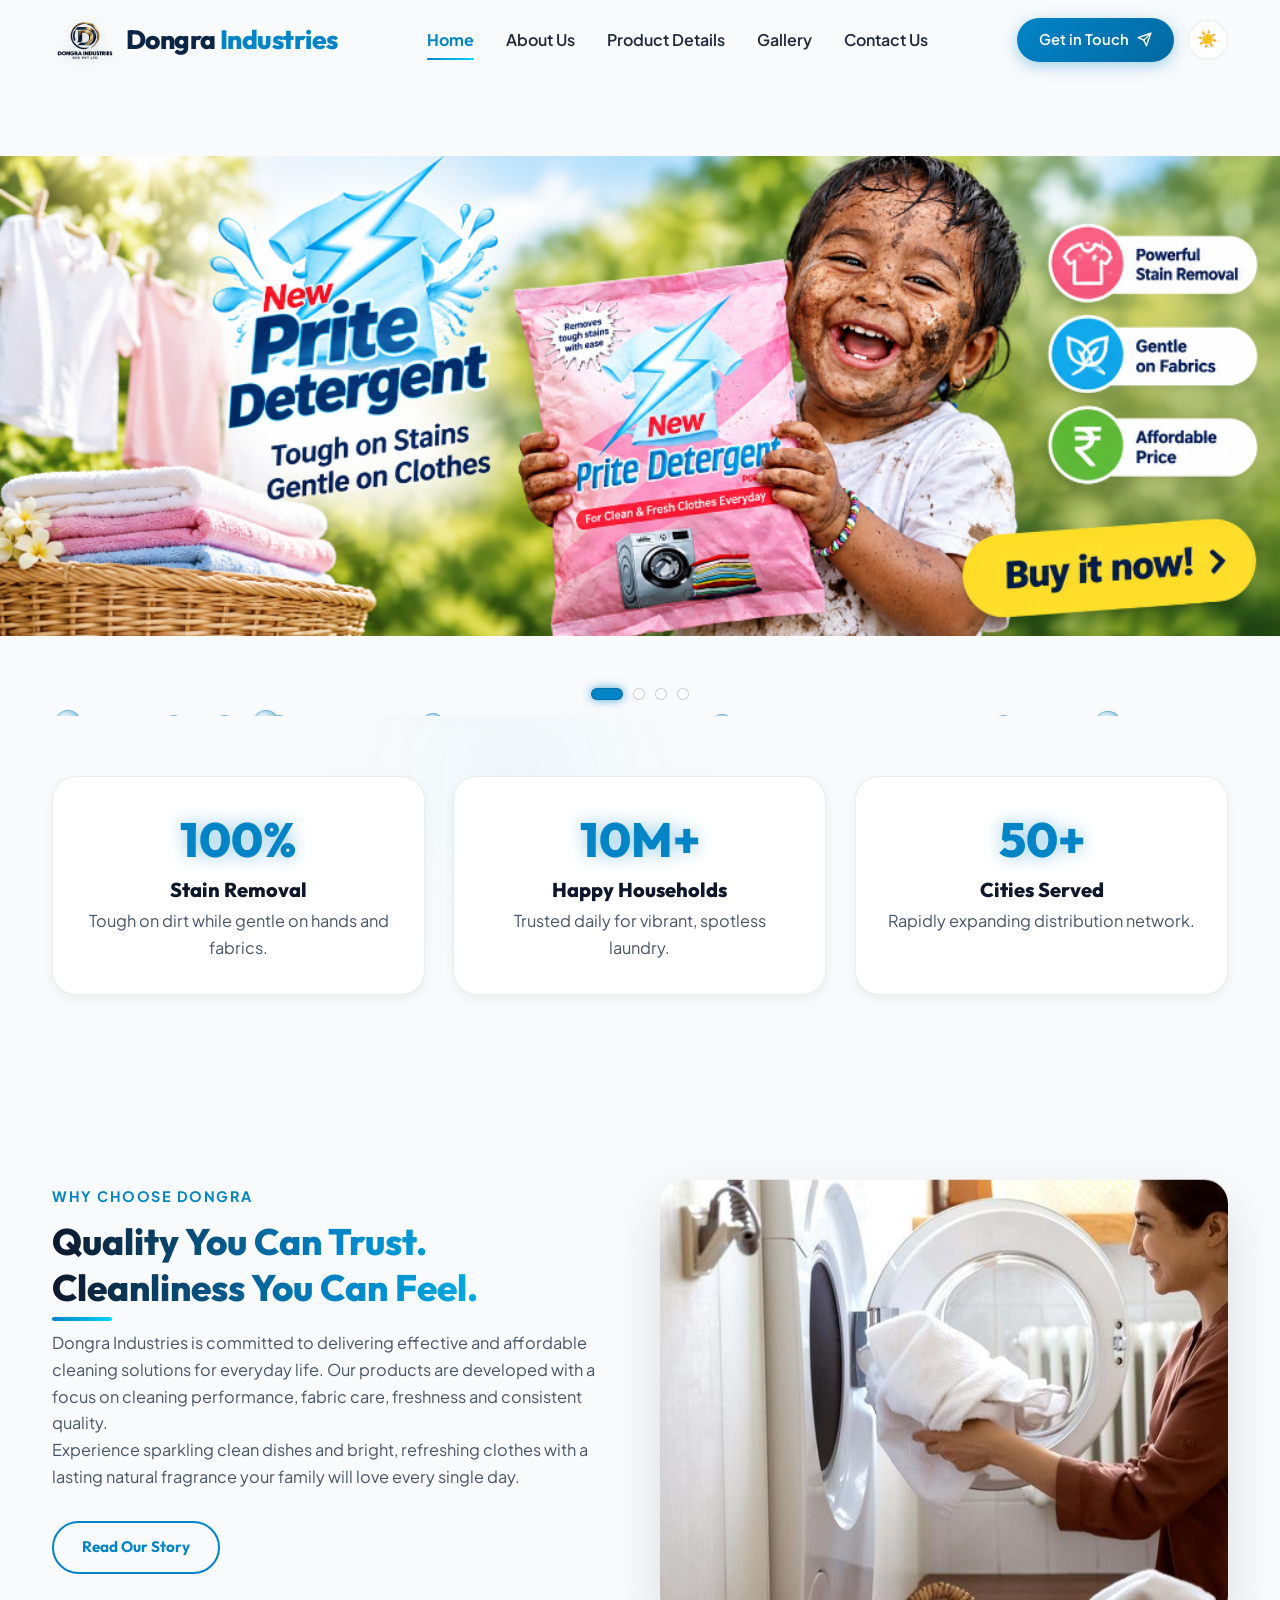
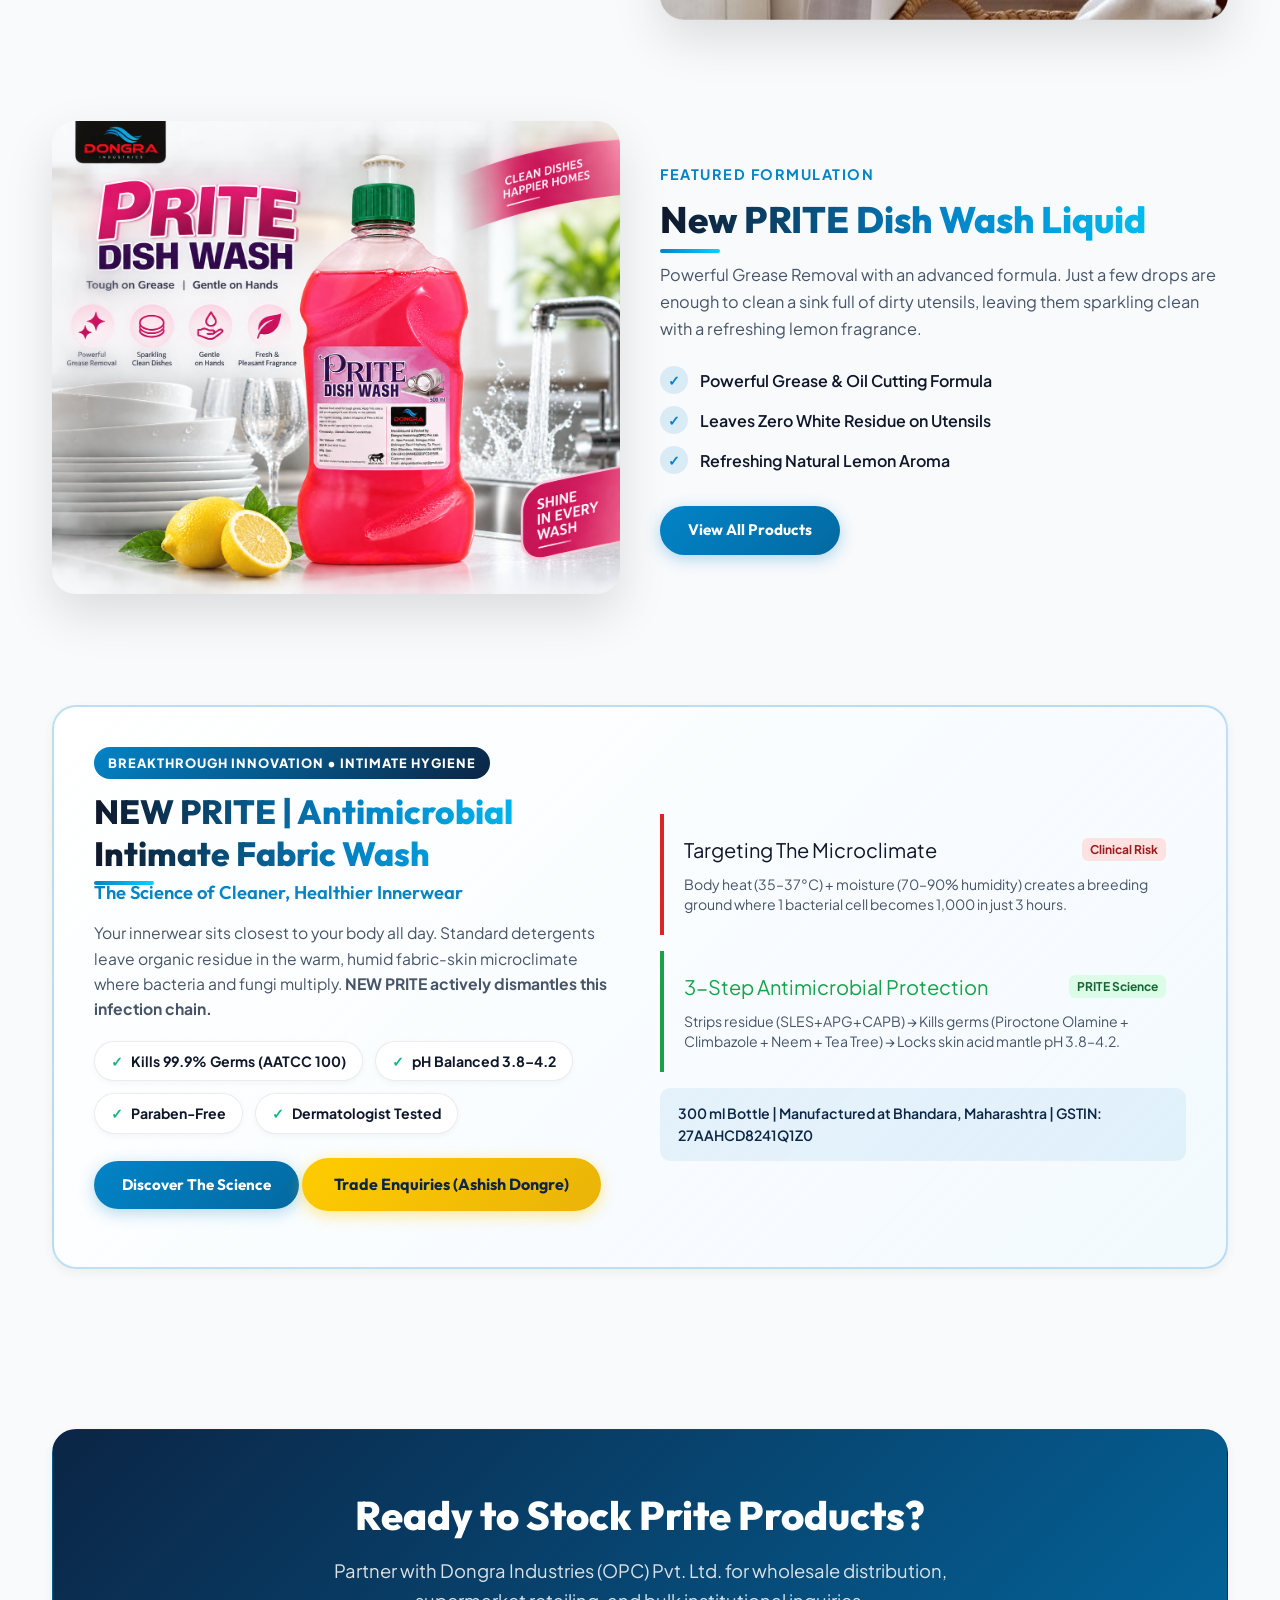
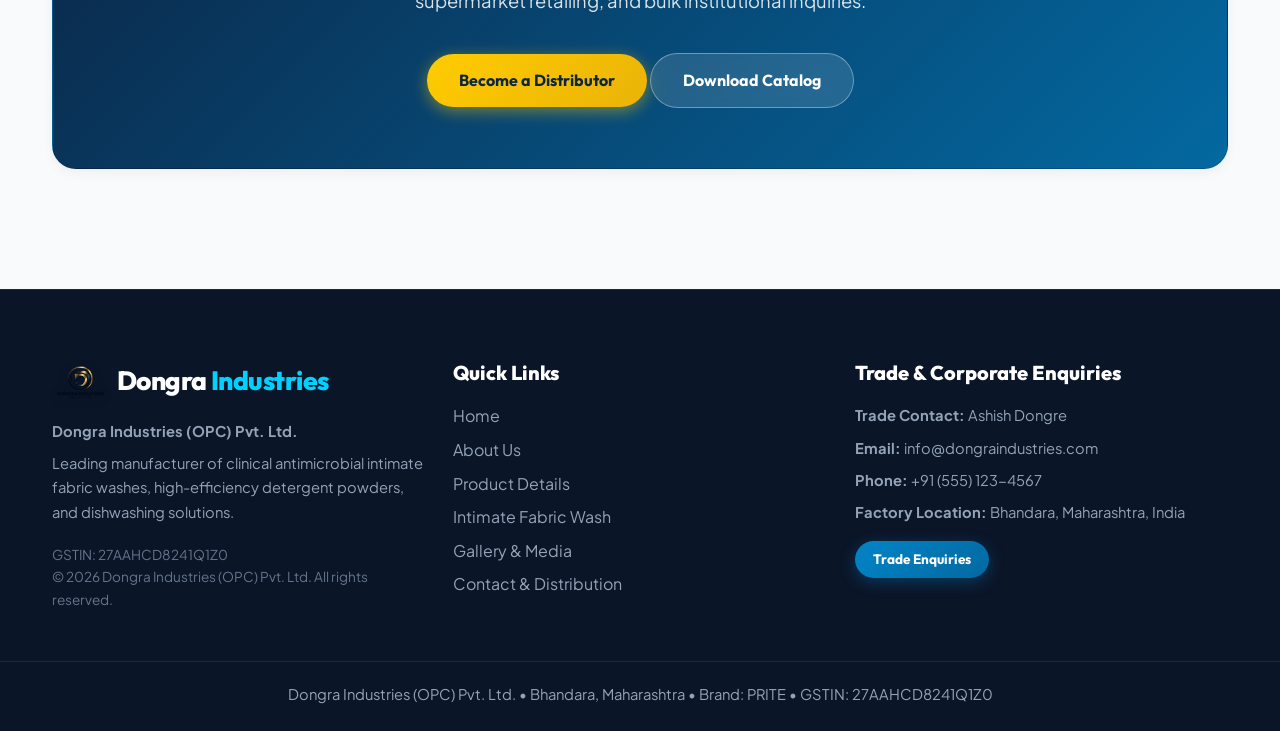
==== commit 1eb32239: "Add Some Changes" ====
--- a/index.html
+++ b/index.html
@@ -16,6 +16,12 @@
     <meta name="robots" content="index, follow">
     <link rel="canonical" href="https://dongraindustries.com/index.html">
     <meta name="theme-color" content="#0284c7">
+
+    <!-- Favicon -->
+    <link rel="icon" type="image/png" sizes="32x32" href="favicon-32x32.png">
+    <link rel="icon" type="image/png" sizes="16x16" href="favicon-16x16.png">
+    <link rel="shortcut icon" href="favicon.ico">
+    <link rel="apple-touch-icon" sizes="180x180" href="apple-touch-icon.png">
 
     <!-- Open Graph / Facebook / WhatsApp -->
     <meta property="og:type" content="website">
@@ -68,7 +74,7 @@
             <ul class="nav-links">
                 <li><a href="index.html" class="active">Home</a></li>
                 <li><a href="about.html">About Us</a></li>
-                <li><a href="details.html">Details</a></li>
+                <li><a href="details.html">Product Details</a></li>
                 <li><a href="gallery.html">Gallery</a></li>
                 <li><a href="contact.html">Contact Us</a></li>
                 <li class="mobile-drawer-cta">
@@ -235,7 +241,7 @@
 
                     <div class="cert-badges-grid" style="margin-bottom: 24px;">
                         <span class="cert-badge"><span class="cert-badge-icon">✓</span> Kills 99.9% Germs (AATCC 100)</span>
-                        <span class="cert-badge"><span class="cert-badge-icon">✓</span> pH Balanced 4.5–5.2</span>
+                        <span class="cert-badge"><span class="cert-badge-icon">✓</span> pH Balanced 3.8–4.2</span>
                         <span class="cert-badge"><span class="cert-badge-icon">✓</span> Paraben-Free</span>
                         <span class="cert-badge"><span class="cert-badge-icon">✓</span> Dermatologist Tested</span>
                     </div>
@@ -263,7 +269,7 @@
                             <span style="background: #dcfce7; color: #166534; padding: 2px 8px; border-radius: 6px; font-size: 0.75rem; font-weight: 700;">PRITE Science</span>
                         </div>
                         <p style="font-size: 0.88rem; color: var(--text-body); margin-top: 8px; line-height: 1.45;">
-                            Strips residue (SLES+APG+CAPB) → Kills germs (Piroctone Olamine + Climbazole + Neem + Tea Tree) → Locks skin acid mantle pH 4.5–5.2.
+                            Strips residue (SLES+APG+CAPB) → Kills germs (Piroctone Olamine + Climbazole + Neem + Tea Tree) → Locks skin acid mantle pH 3.8–4.2.
                         </p>
                     </div>
 
--- a/style.css
+++ b/style.css
@@ -407,18 +407,23 @@
 .hero-slider {
   position: relative;
   width: 100%;
+  aspect-ratio: 2048 / 768;
   overflow: hidden;
   touch-action: pan-y;
+  background-color: var(--hero-bg);
 }
 
 .slide {
   display: none;
   width: 100%;
+  height: 100%;
   animation: fadeInSlide 0.7s ease-in-out;
 }
 
 .slide.active {
-  display: block;
+  display: flex;
+  align-items: center;
+  justify-content: center;
 }
 
 @keyframes fadeInSlide {
@@ -434,9 +439,10 @@
 
 .slide-img {
   width: 100%;
-  height: auto;
+  height: 100%;
   display: block;
-  object-fit: contain;
+  object-fit: cover;
+  object-position: center;
 }
 
 /* Slider Controls */
@@ -1489,30 +1495,237 @@
   transform: none !important;
 }
 
-/* --- Section Slide-in from Left/Right --- */
+/* --- Section Slide-in from Left/Right + Enhanced Animations --- */
 .animate {
   opacity: 0;
   transform: translateY(28px);
-  transition: opacity 0.7s cubic-bezier(0.25, 1, 0.5, 1), transform 0.7s cubic-bezier(0.25, 1, 0.5, 1);
+  transition: opacity 0.7s cubic-bezier(0.25, 1, 0.5, 1), transform 0.7s cubic-bezier(0.25, 1, 0.5, 1), filter 0.7s cubic-bezier(0.25, 1, 0.5, 1);
+  will-change: opacity, transform;
 }
 
 .animate.from-left {
-  transform: translateX(-40px);
+  transform: translateX(-50px) translateY(0);
 }
 
 .animate.from-right {
-  transform: translateX(40px);
+  transform: translateX(50px) translateY(0);
+}
+
+.animate.scale-up {
+  transform: scale(0.88);
+}
+
+.animate.blur-in {
+  filter: blur(8px);
+  transform: translateY(16px);
 }
 
 .animate.active {
   opacity: 1;
-  transform: translate(0, 0);
+  transform: translate(0, 0) scale(1);
+  filter: blur(0);
+}
+
+/* Staggered Delays */
+.delay-1 { transition-delay: 0.1s; }
+.delay-2 { transition-delay: 0.2s; }
+.delay-3 { transition-delay: 0.3s; }
+.delay-4 { transition-delay: 0.4s; }
+.delay-5 { transition-delay: 0.5s; }
+.delay-6 { transition-delay: 0.6s; }
+
+/* --- Card Glow Hover Effect --- */
+.card-modern {
+  transition: var(--transition-smooth), box-shadow 0.4s ease;
+}
+
+.card-modern::after {
+  content: '';
+  position: absolute;
+  inset: 0;
+  border-radius: inherit;
+  opacity: 0;
+  transition: opacity 0.4s ease;
+  background: radial-gradient(600px circle at var(--mouse-x, 50%) var(--mouse-y, 50%), rgba(2, 132, 199, 0.08), transparent 40%);
+  pointer-events: none;
+  z-index: 0;
+}
+
+.card-modern:hover::after {
+  opacity: 1;
+}
+
+/* --- Section Title Gradient Shimmer --- */
+.section-title {
+  background-size: 200% auto;
+  animation: none;
+}
+
+@keyframes shimmer {
+  0% { background-position: 0% center; }
+  100% { background-position: 200% center; }
+}
+
+.animate.active .section-title,
+.section-title.shimmer-active {
+  background: linear-gradient(
+    90deg,
+    var(--text-dark) 0%,
+    var(--brand-blue) 25%,
+    var(--brand-cyan, #00d2ff) 50%,
+    var(--brand-blue) 75%,
+    var(--text-dark) 100%
+  );
+  background-size: 200% auto;
+  -webkit-background-clip: text;
+  -webkit-text-fill-color: transparent;
+  background-clip: text;
+  animation: shimmer 3s linear 1;
+  animation-delay: 0.3s;
+  animation-fill-mode: forwards;
+}
+
+/* Revert after animation so text stays readable */
+@keyframes shimmerOnce {
+  0% { background-position: 0% center; }
+  100% { background-position: 200% center; }
+}
+
+/* --- Image Zoom on Hover --- */
+.grid-2 img,
+.parallax-img {
+  transition: transform 0.6s cubic-bezier(0.25, 1, 0.5, 1);
+  will-change: transform;
+}
+
+.grid-2 img:hover {
+  transform: scale(1.03);
 }
 
 /* --- Parallax Image smooth transition --- */
 .parallax-img {
   will-change: transform;
   transition: transform 0.1s linear;
+}
+
+/* --- Floating CTA Pulse --- */
+@keyframes pulse-glow {
+  0%, 100% { box-shadow: 0 0 0 0 rgba(2, 132, 199, 0.5); }
+  50% { box-shadow: 0 0 0 12px rgba(2, 132, 199, 0); }
+}
+
+.btn-primary:hover,
+.btn-yellow:hover {
+  animation: pulse-glow 1.5s ease infinite;
+}
+
+/* --- Scroll-to-Top Button --- */
+.scroll-top-btn {
+  position: fixed;
+  bottom: 32px;
+  right: 32px;
+  width: 48px;
+  height: 48px;
+  border-radius: 50%;
+  background: linear-gradient(135deg, var(--brand-blue), var(--brand-cyan, #00d2ff));
+  color: #ffffff;
+  border: none;
+  font-size: 1.4rem;
+  cursor: pointer;
+  z-index: 9999;
+  display: flex;
+  align-items: center;
+  justify-content: center;
+  box-shadow: 0 4px 20px rgba(2, 132, 199, 0.4);
+  opacity: 0;
+  transform: translateY(20px) scale(0.8);
+  transition: opacity 0.4s ease, transform 0.4s cubic-bezier(0.34, 1.56, 0.64, 1), box-shadow 0.3s ease;
+  pointer-events: none;
+}
+
+.scroll-top-btn.visible {
+  opacity: 1;
+  transform: translateY(0) scale(1);
+  pointer-events: all;
+}
+
+.scroll-top-btn:hover {
+  transform: translateY(-4px) scale(1.1);
+  box-shadow: 0 8px 30px rgba(2, 132, 199, 0.6);
+}
+
+/* --- Floating Gradient Orb Background --- */
+.gradient-orb {
+  position: fixed;
+  width: 400px;
+  height: 400px;
+  border-radius: 50%;
+  background: radial-gradient(circle, rgba(2, 132, 199, 0.06), transparent 70%);
+  pointer-events: none;
+  z-index: -1;
+  animation: float-orb 15s ease-in-out infinite;
+  filter: blur(60px);
+}
+
+.gradient-orb:nth-child(2) {
+  width: 300px;
+  height: 300px;
+  background: radial-gradient(circle, rgba(0, 210, 255, 0.05), transparent 70%);
+  animation-delay: -7s;
+  animation-duration: 20s;
+}
+
+@keyframes float-orb {
+  0%, 100% { transform: translate(0, 0); }
+  25% { transform: translate(10vw, -8vh); }
+  50% { transform: translate(-5vw, 12vh); }
+  75% { transform: translate(8vw, 5vh); }
+}
+
+/* --- Text Reveal Underline on Headings --- */
+.section-title::after {
+  content: '';
+  display: block;
+  width: 0;
+  height: 3px;
+  background: linear-gradient(90deg, var(--brand-blue), var(--brand-cyan, #00d2ff));
+  border-radius: 2px;
+  margin-top: 8px;
+  transition: width 0.8s cubic-bezier(0.25, 1, 0.5, 1);
+}
+
+.animate.active .section-title::after {
+  width: 60px;
+}
+
+/* --- Stat Number Bounce --- */
+@keyframes countBounce {
+  0% { transform: scale(1); }
+  50% { transform: scale(1.15); }
+  100% { transform: scale(1); }
+}
+
+.stat-number.counted {
+  animation: countBounce 0.4s cubic-bezier(0.34, 1.56, 0.64, 1);
+}
+
+/* --- Nav Link Hover Underline Sweep --- */
+.nav-links a::after {
+  content: '';
+  position: absolute;
+  bottom: -4px;
+  left: 50%;
+  width: 0;
+  height: 2px;
+  background: linear-gradient(90deg, var(--brand-blue), var(--brand-cyan, #00d2ff));
+  border-radius: 2px;
+  transition: width 0.35s cubic-bezier(0.25, 1, 0.5, 1), left 0.35s cubic-bezier(0.25, 1, 0.5, 1);
+}
+
+.nav-links a:hover::after,
+.nav-links a.active::after {
+  width: 100%;
+  left: 0;
 }
 
 /* --- Dot bounce on hero slider --- */
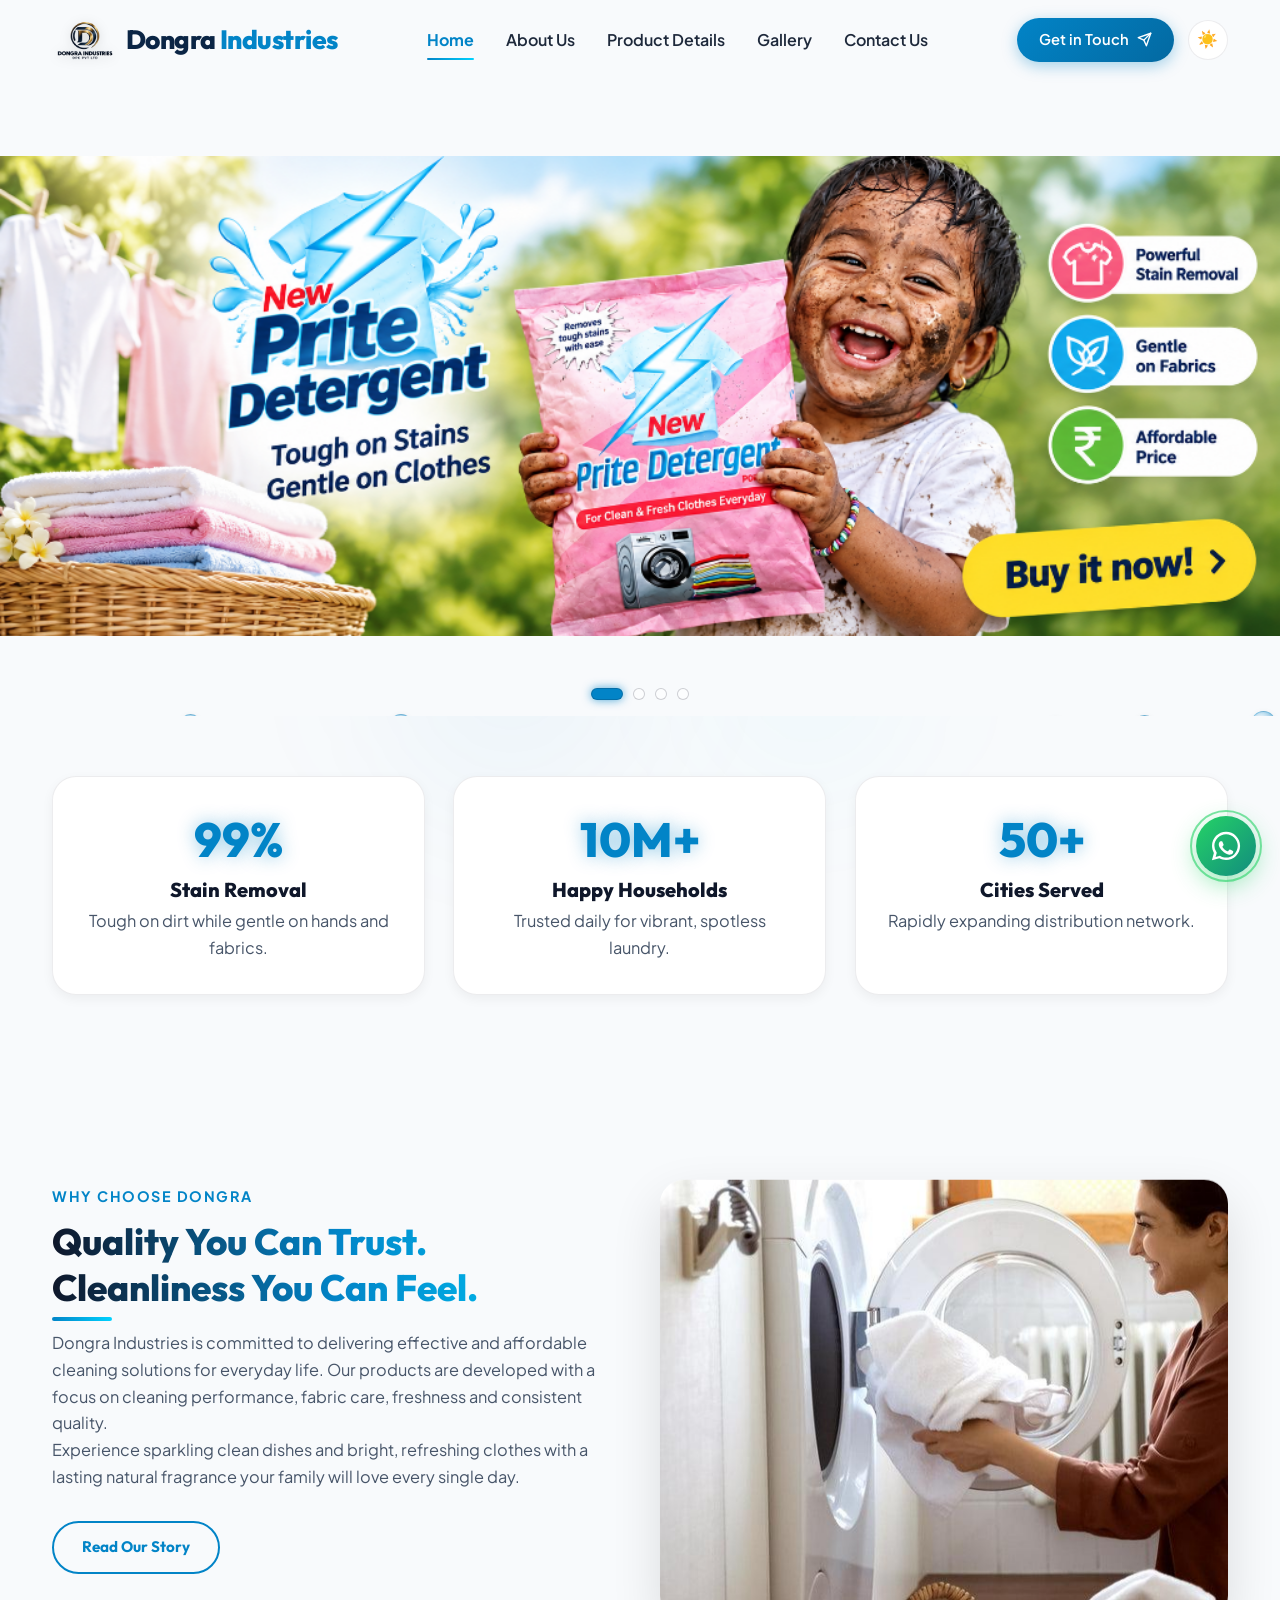
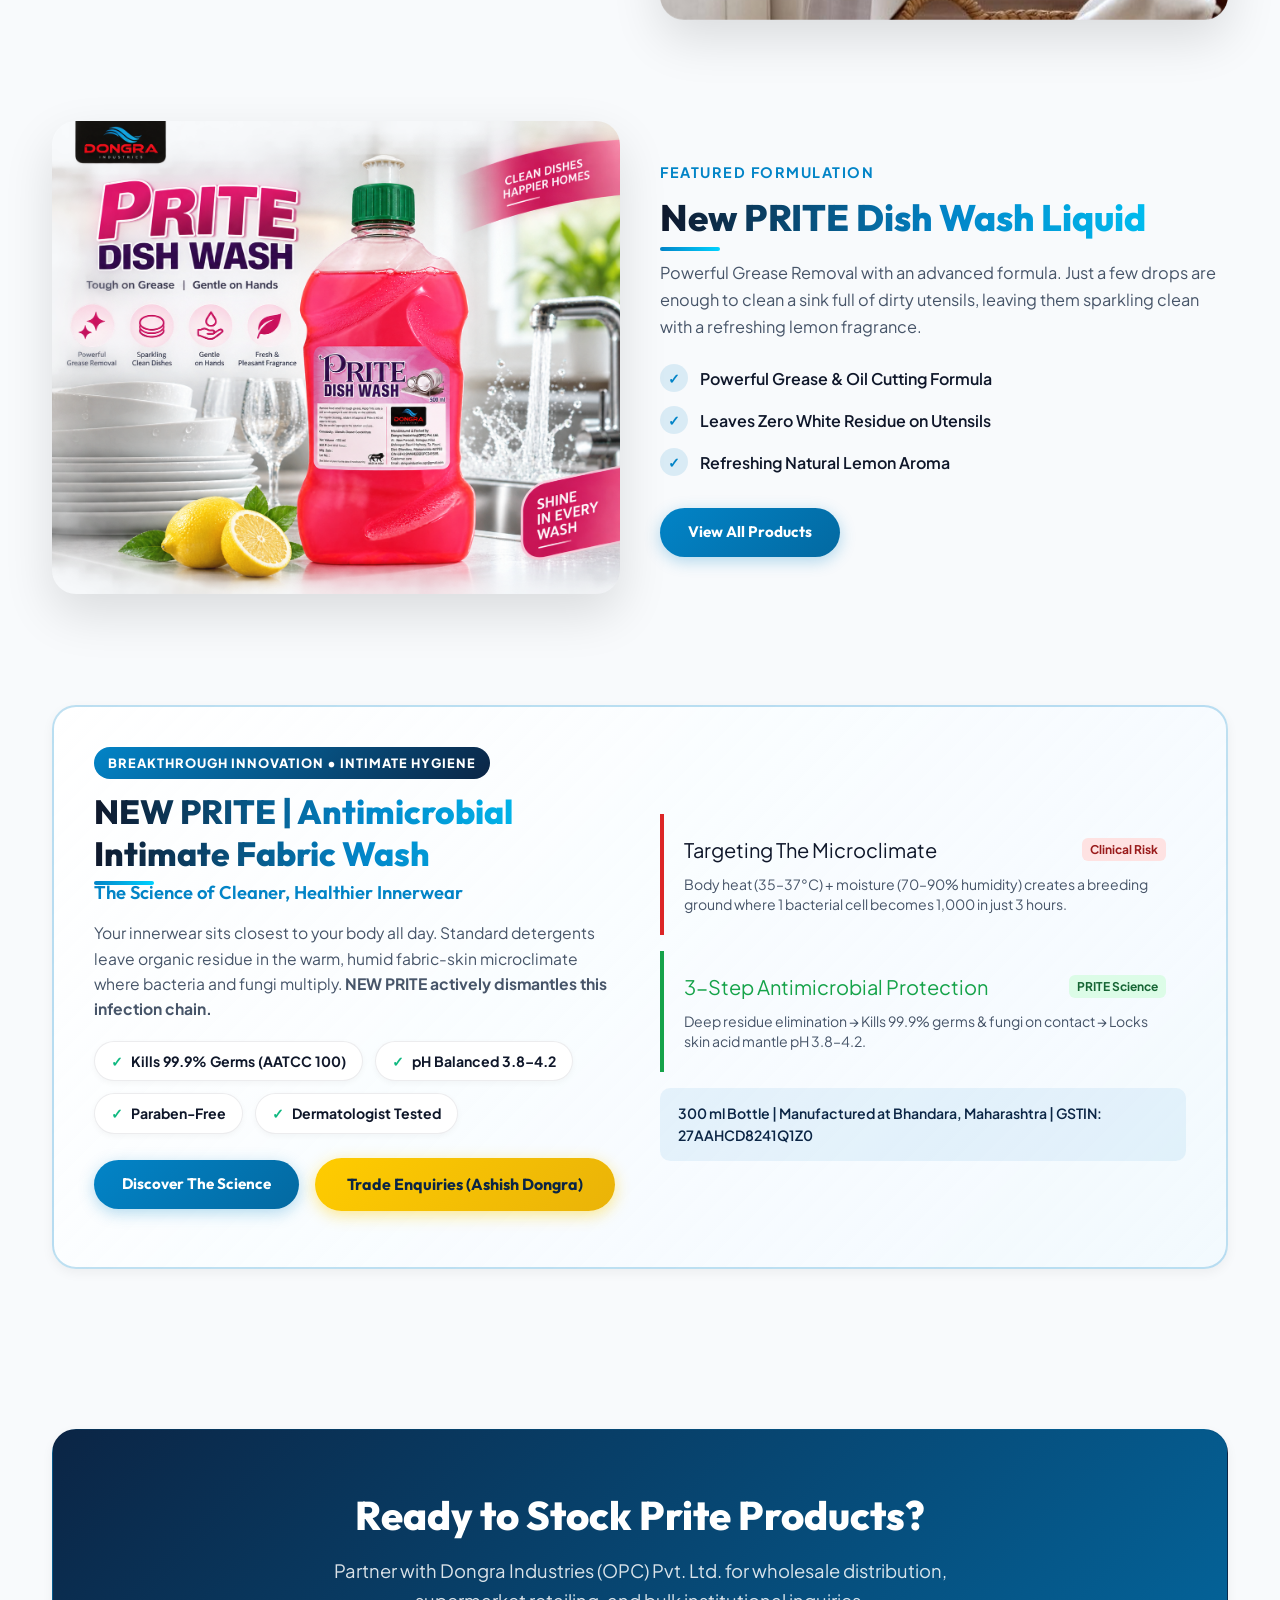
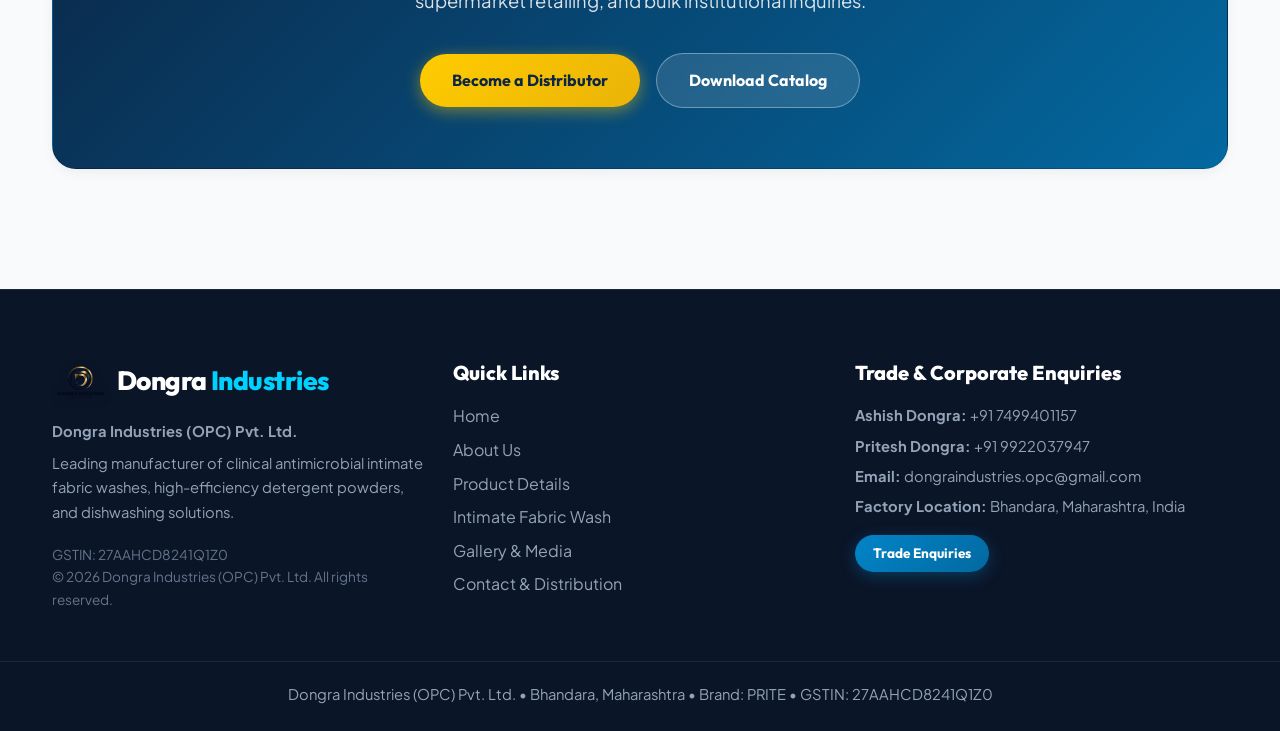
==== commit 798e812f: "changed UI and Removed formula and add some numbers" ====
--- a/index.html
+++ b/index.html
@@ -6,15 +6,15 @@
     <meta name="viewport" content="width=device-width, initial-scale=1.0">
 
     <!-- Primary SEO Meta Tags -->
-    <title>Dongra Industries | Premium Cleaning Products & Prite Detergent</title>
-    <meta name="title" content="Dongra Industries | Premium Cleaning Products & Prite Detergent">
+    <title>Dongra Industries (OPC) Pvt. Ltd. | Premium Detergent & PRITE Cleaning Products</title>
+    <meta name="title" content="Dongra Industries (OPC) Pvt. Ltd. | Premium Detergent & PRITE Cleaning Products">
     <meta name="description"
-        content="Dongra Industries - Leading manufacturer of premium washing powder, Prite Detergent Powder, and dish wash liquids for sparkling clean clothes and utensils.">
+        content="Dongra Industries (OPC) Pvt. Ltd. - Leading manufacturer of premium washing powder, Prite Detergent Powder, Antimicrobial Intimate Wash, and dish wash liquids in Bhandara, Maharashtra.">
     <meta name="keywords"
-        content="Dongra Industries, Prite Detergent, washing powder, dish wash liquid, cleaning products, laundry detergent, stain removal">
-    <meta name="author" content="Dongra Industries">
-    <meta name="robots" content="index, follow">
-    <link rel="canonical" href="https://dongraindustries.com/index.html">
+        content="Dongra Industries, Dongra Industries OPC Pvt Ltd, Prite Detergent, washing powder manufacturer Bhandara, dish wash liquid, cleaning products, laundry detergent, stain removal, intimate fabric wash">
+    <meta name="author" content="Dongra Industries (OPC) Pvt. Ltd.">
+    <meta name="robots" content="index, follow, max-snippet:-1, max-image-preview:large, max-video-preview:-1">
+    <link rel="canonical" href="https://dongraindustries.in/index.html">
     <meta name="theme-color" content="#0284c7">
 
     <!-- Favicon -->
@@ -25,36 +25,55 @@
 
     <!-- Open Graph / Facebook / WhatsApp -->
     <meta property="og:type" content="website">
-    <meta property="og:url" content="https://dongraindustries.com/index.html">
-    <meta property="og:title" content="Dongra Industries | Premium Cleaning Products">
+    <meta property="og:url" content="https://dongraindustries.in/index.html">
+    <meta property="og:title" content="Dongra Industries (OPC) Pvt. Ltd. | Premium Cleaning Products">
     <meta property="og:description"
         content="Say goodbye to tough stains with New Prite Detergent & Dish Wash. Premium quality at affordable prices.">
     <meta property="og:image" content="assets/images/prite-banner.png">
-    <meta property="og:site_name" content="Dongra Industries">
+    <meta property="og:site_name" content="Dongra Industries (OPC) Pvt. Ltd.">
 
     <!-- Twitter Card -->
     <meta name="twitter:card" content="summary_large_image">
-    <meta name="twitter:url" content="https://dongraindustries.com/index.html">
-    <meta name="twitter:title" content="Dongra Industries | Premium Cleaning Products">
+    <meta name="twitter:url" content="https://dongraindustries.in/index.html">
+    <meta name="twitter:title" content="Dongra Industries (OPC) Pvt. Ltd. | Premium Cleaning Products">
     <meta name="twitter:description"
         content="Say goodbye to tough stains with New Prite Detergent & Dish Wash. Premium quality at affordable prices.">
     <meta name="twitter:image" content="assets/images/prite-banner.png">
 
-    <!-- Schema.org JSON-LD Structured Data for Google Rich Snippets -->
+    <!-- Schema.org JSON-LD Structured Data for Google Search Rich Snippets -->
     <script type="application/ld+json">
     {
       "@context": "https://schema.org",
       "@type": "Organization",
-      "name": "Dongra Industries",
-      "url": "https://dongraindustries.com",
-      "logo": "https://dongraindustries.com/assets/images/prite-banner.png",
-      "description": "Premium manufacturer of washing powders and dish wash liquids.",
-      "contactPoint": {
-        "@type": "ContactPoint",
-        "telephone": "+91-9876543210",
-        "contactType": "customer service",
-        "email": "info@dongraindustries.com"
-      }
+      "name": "Dongra Industries (OPC) Pvt. Ltd.",
+      "alternateName": ["Dongra Industries", "PRITE Detergent"],
+      "url": "https://dongraindustries.in",
+      "logo": "https://dongraindustries.in/assets/images/logo.png",
+      "description": "Dongra Industries (OPC) Pvt. Ltd. - Leading FMCG manufacturer of premium PRITE Detergent Powder, Dish Wash Liquid, and Antimicrobial Fabric Washes based in Bhandara, Maharashtra.",
+      "email": "dongraindustries.opc@gmail.com",
+      "telephone": "+91-7499401157",
+      "address": {
+        "@type": "PostalAddress",
+        "streetAddress": "NH 247, Nilaj, Kotalpar",
+        "addressLocality": "Bhandara",
+        "addressRegion": "Maharashtra",
+        "postalCode": "441201",
+        "addressCountry": "IN"
+      },
+      "contactPoint": [
+        {
+          "@type": "ContactPoint",
+          "telephone": "+91-7499401157",
+          "contactType": "sales & trade",
+          "areaServed": "IN"
+        },
+        {
+          "@type": "ContactPoint",
+          "telephone": "+91-9922037947",
+          "contactType": "customer service",
+          "areaServed": "IN"
+        }
+      ]
     }
     </script>
 
@@ -190,23 +209,17 @@
                 <p>Powerful Grease Removal with an advanced formula. Just a few drops are enough to clean a sink full of
                     dirty utensils, leaving them sparkling clean with a refreshing lemon fragrance.</p>
 
-                <div style="display: flex; flex-direction: column; gap: 12px; margin: 24px 0 32px;">
-                    <div
-                        style="display: flex; align-items: center; gap: 12px; font-weight: 600; color: var(--text-dark);">
-                        <span
-                            style="width: 28px; height: 28px; border-radius: 50%; background: rgba(2, 132, 199, 0.12); color: var(--brand-blue); display: flex; align-items: center; justify-content: center; font-size: 0.85rem;">✓</span>
+                <div style="display: flex; flex-direction: column; gap: 14px; margin: 24px 0 32px;">
+                    <div class="check-item">
+                        <span class="check-icon">✓</span>
                         Powerful Grease & Oil Cutting Formula
                     </div>
-                    <div
-                        style="display: flex; align-items: center; gap: 12px; font-weight: 600; color: var(--text-dark);">
-                        <span
-                            style="width: 28px; height: 28px; border-radius: 50%; background: rgba(2, 132, 199, 0.12); color: var(--brand-blue); display: flex; align-items: center; justify-content: center; font-size: 0.85rem;">✓</span>
+                    <div class="check-item">
+                        <span class="check-icon">✓</span>
                         Leaves Zero White Residue on Utensils
                     </div>
-                    <div
-                        style="display: flex; align-items: center; gap: 12px; font-weight: 600; color: var(--text-dark);">
-                        <span
-                            style="width: 28px; height: 28px; border-radius: 50%; background: rgba(2, 132, 199, 0.12); color: var(--brand-blue); display: flex; align-items: center; justify-content: center; font-size: 0.85rem;">✓</span>
+                    <div class="check-item">
+                        <span class="check-icon">✓</span>
                         Refreshing Natural Lemon Aroma
                     </div>
                 </div>
@@ -248,7 +261,7 @@
 
                     <div class="btn-group" style="margin-bottom: 16px;">
                         <a href="details.html#intimate-wash" class="btn btn-primary">Discover The Science</a>
-                        <a href="contact.html" class="btn btn-yellow">Trade Enquiries (Ashish Dongre)</a>
+                        <a href="contact.html" class="btn btn-yellow">Trade Enquiries (Ashish Dongra)</a>
                     </div>
                 </div>
 
@@ -269,7 +282,7 @@
                             <span style="background: #dcfce7; color: #166534; padding: 2px 8px; border-radius: 6px; font-size: 0.75rem; font-weight: 700;">PRITE Science</span>
                         </div>
                         <p style="font-size: 0.88rem; color: var(--text-body); margin-top: 8px; line-height: 1.45;">
-                            Strips residue (SLES+APG+CAPB) → Kills germs (Piroctone Olamine + Climbazole + Neem + Tea Tree) → Locks skin acid mantle pH 3.8–4.2.
+                            Deep residue elimination → Kills 99.9% germs & fungi on contact → Locks skin acid mantle pH 3.8–4.2.
                         </p>
                     </div>
 
@@ -291,8 +304,8 @@
                 inquiries.
             </p>
             <div class="btn-group" style="justify-content: center;">
-                <a href="contact.html" class="btn-yellow">Become a Distributor</a>
-                <a href="assets/dongra-industries-catalog.pdf" download="Dongra-Industries-Product-Catalog.pdf" class="btn-glass">Download Catalog</a>
+                <a href="contact.html" class="btn btn-yellow">Become a Distributor</a>
+                <a href="assets/dongra-industries-catalog.pdf" download="Dongra-Industries-Product-Catalog.pdf" class="btn btn-glass">Download Catalog</a>
             </div>
         </div>
     </section>
@@ -322,15 +335,16 @@
             </div>
             <div>
                 <h4 style="color: #ffffff; margin-bottom: 18px;">Trade & Corporate Enquiries</h4>
-                <p style="margin-bottom: 8px;"><strong>Trade Contact:</strong> Ashish Dongre</p>
-                <p style="margin-bottom: 8px;"><strong>Email:</strong> info@dongraindustries.com</p>
-                <p style="margin-bottom: 8px;"><strong>Phone:</strong> +91 (555) 123-4567</p>
+                <p style="margin-bottom: 6px;"><strong>Ashish Dongra:</strong> <a href="tel:+917499401157" style="color: inherit; text-decoration: none;">+91 7499401157</a></p>
+                <p style="margin-bottom: 6px;"><strong>Pritesh Dongra:</strong> <a href="tel:+919922037947" style="color: inherit; text-decoration: none;">+91 9922037947</a></p>
+                <p style="margin-bottom: 6px;"><strong>Email:</strong> <a href="mailto:dongraindustries.opc@gmail.com" style="color: inherit; text-decoration: none;">dongraindustries.opc@gmail.com</a></p>
                 <p style="margin-bottom: 16px;"><strong>Factory Location:</strong> Bhandara, Maharashtra, India</p>
                 <div style="display: flex; gap: 12px; margin-top: 10px;">
                     <a href="contact.html" class="btn btn-nav" style="font-size: 0.85rem; padding: 8px 18px;">Trade Enquiries</a>
                 </div>
             </div>
         </div>
+        </div>
         <div class="footer-bottom">
             <p>Dongra Industries (OPC) Pvt. Ltd. • Bhandara, Maharashtra • Brand: PRITE • GSTIN: 27AAHCD8241Q1Z0</p>
         </div>
--- a/style.css
+++ b/style.css
@@ -648,6 +648,38 @@
   background: rgba(255, 255, 255, 0.22);
   transform: translateY(-3px);
   box-shadow: 0 8px 24px rgba(0, 0, 0, 0.25);
+}
+
+/* Button Groups */
+.btn-group {
+  display: flex;
+  align-items: center;
+  gap: 16px;
+  flex-wrap: wrap;
+}
+
+/* Feature Check Items */
+.check-item {
+  display: flex;
+  align-items: center;
+  gap: 12px;
+  font-weight: 600;
+  color: var(--text-dark);
+}
+
+.check-icon {
+  width: 28px;
+  height: 28px;
+  min-width: 28px;
+  max-width: 28px;
+  border-radius: 50%;
+  background: rgba(2, 132, 199, 0.12);
+  color: var(--brand-blue);
+  display: flex;
+  align-items: center;
+  justify-content: center;
+  font-size: 0.85rem;
+  flex-shrink: 0;
 }
 
 /* Grids */
@@ -1223,6 +1255,21 @@
     border-radius: var(--radius-md);
   }
 
+  /* Responsive button clusters */
+  .btn-group {
+    display: flex !important;
+    flex-direction: column !important;
+    align-items: stretch !important;
+    gap: 14px !important;
+    width: 100% !important;
+  }
+
+  .btn-group > * {
+    width: 100% !important;
+    margin: 0 !important;
+    box-sizing: border-box !important;
+  }
+
   .page-header {
     padding: 96px 0 32px;
   }
@@ -1261,17 +1308,24 @@
     justify-content: center;
     padding: 12px 18px;
     font-size: 0.92rem;
+    box-sizing: border-box;
   }
 
   /* Responsive button clusters */
   .btn-group,
-  [style*="display: flex"][style*="justify-content: center"],
-  [style*="display: flex"][style*="gap: 16px"],
-  [style*="display: flex"][style*="gap: 14px"],
-  [style*="display: flex"][style*="gap: 12px"] {
+  .hero-actions,
+  .cta-buttons {
+    display: flex !important;
     flex-direction: column !important;
     align-items: stretch !important;
-    width: 100%;
+    gap: 14px !important;
+    width: 100% !important;
+  }
+
+  .btn-group > * {
+    width: 100% !important;
+    margin: 0 !important;
+    box-sizing: border-box !important;
   }
 
   .stat-number {
@@ -1281,11 +1335,13 @@
   .cert-badges-grid {
     flex-direction: column;
     align-items: stretch;
+    gap: 10px;
   }
 
   .cert-badge {
     width: 100%;
     justify-content: center;
+    box-sizing: border-box;
   }
 }
 
@@ -2672,4 +2728,111 @@
   .threat-pipeline {
     grid-template-columns: 1fr;
   }
+}
+
+/* ============================================================
+   DIRECT WHATSAPP FLOATING BUTTON (+91 7499401157)
+   ============================================================ */
+.whatsapp-float-btn {
+  position: fixed;
+  bottom: 24px;
+  right: 24px;
+  width: 60px;
+  height: 60px;
+  background: linear-gradient(135deg, #25D366, #128C7E);
+  color: #ffffff;
+  border-radius: 50%;
+  display: flex;
+  align-items: center;
+  justify-content: center;
+  box-shadow: 0 8px 24px rgba(37, 211, 102, 0.45);
+  z-index: 99999;
+  text-decoration: none;
+  transition: all 0.3s cubic-bezier(0.34, 1.56, 0.64, 1);
+}
+
+.whatsapp-float-btn:hover {
+  transform: scale(1.1) translateY(-3px);
+  box-shadow: 0 12px 30px rgba(37, 211, 102, 0.6);
+  color: #ffffff;
+}
+
+.whatsapp-float-btn:active {
+  transform: scale(0.95);
+}
+
+.whatsapp-float-btn svg {
+  width: 34px;
+  height: 34px;
+  fill: #ffffff;
+}
+
+/* Pulsing Outer Glow Ring */
+.whatsapp-float-btn::before {
+  content: '';
+  position: absolute;
+  inset: -6px;
+  border-radius: 50%;
+  border: 2px solid rgba(37, 211, 102, 0.6);
+  animation: waPulseRing 2.2s infinite cubic-bezier(0.25, 0.8, 0.5, 1);
+  pointer-events: none;
+}
+
+@keyframes waPulseRing {
+  0% { transform: scale(0.92); opacity: 0.9; }
+  70% { transform: scale(1.35); opacity: 0; }
+  100% { transform: scale(1.35); opacity: 0; }
+}
+
+/* Tooltip Badge on Desktop Hover */
+.whatsapp-float-btn .wa-tooltip-text {
+  position: absolute;
+  right: 70px;
+  background: #0f172a;
+  color: #ffffff;
+  padding: 8px 14px;
+  border-radius: 10px;
+  font-size: 0.82rem;
+  font-weight: 600;
+  font-family: var(--font-body, sans-serif);
+  white-space: nowrap;
+  opacity: 0;
+  visibility: hidden;
+  transform: translateX(10px);
+  transition: all 0.25s ease;
+  pointer-events: none;
+  box-shadow: 0 4px 14px rgba(0, 0, 0, 0.2);
+}
+
+.whatsapp-float-btn .wa-tooltip-text::after {
+  content: '';
+  position: absolute;
+  top: 50%;
+  right: -5px;
+  transform: translateY(-50%);
+  border-width: 5px 0 5px 6px;
+  border-style: solid;
+  border-color: transparent transparent transparent #0f172a;
+}
+
+.whatsapp-float-btn:hover .wa-tooltip-text {
+  opacity: 1;
+  visibility: visible;
+  transform: translateX(0);
+}
+
+@media (max-width: 480px) {
+  .whatsapp-float-btn {
+    bottom: 18px;
+    right: 18px;
+    width: 54px;
+    height: 54px;
+  }
+  .whatsapp-float-btn svg {
+    width: 30px;
+    height: 30px;
+  }
+  .whatsapp-float-btn .wa-tooltip-text {
+    display: none;
+  }
 }
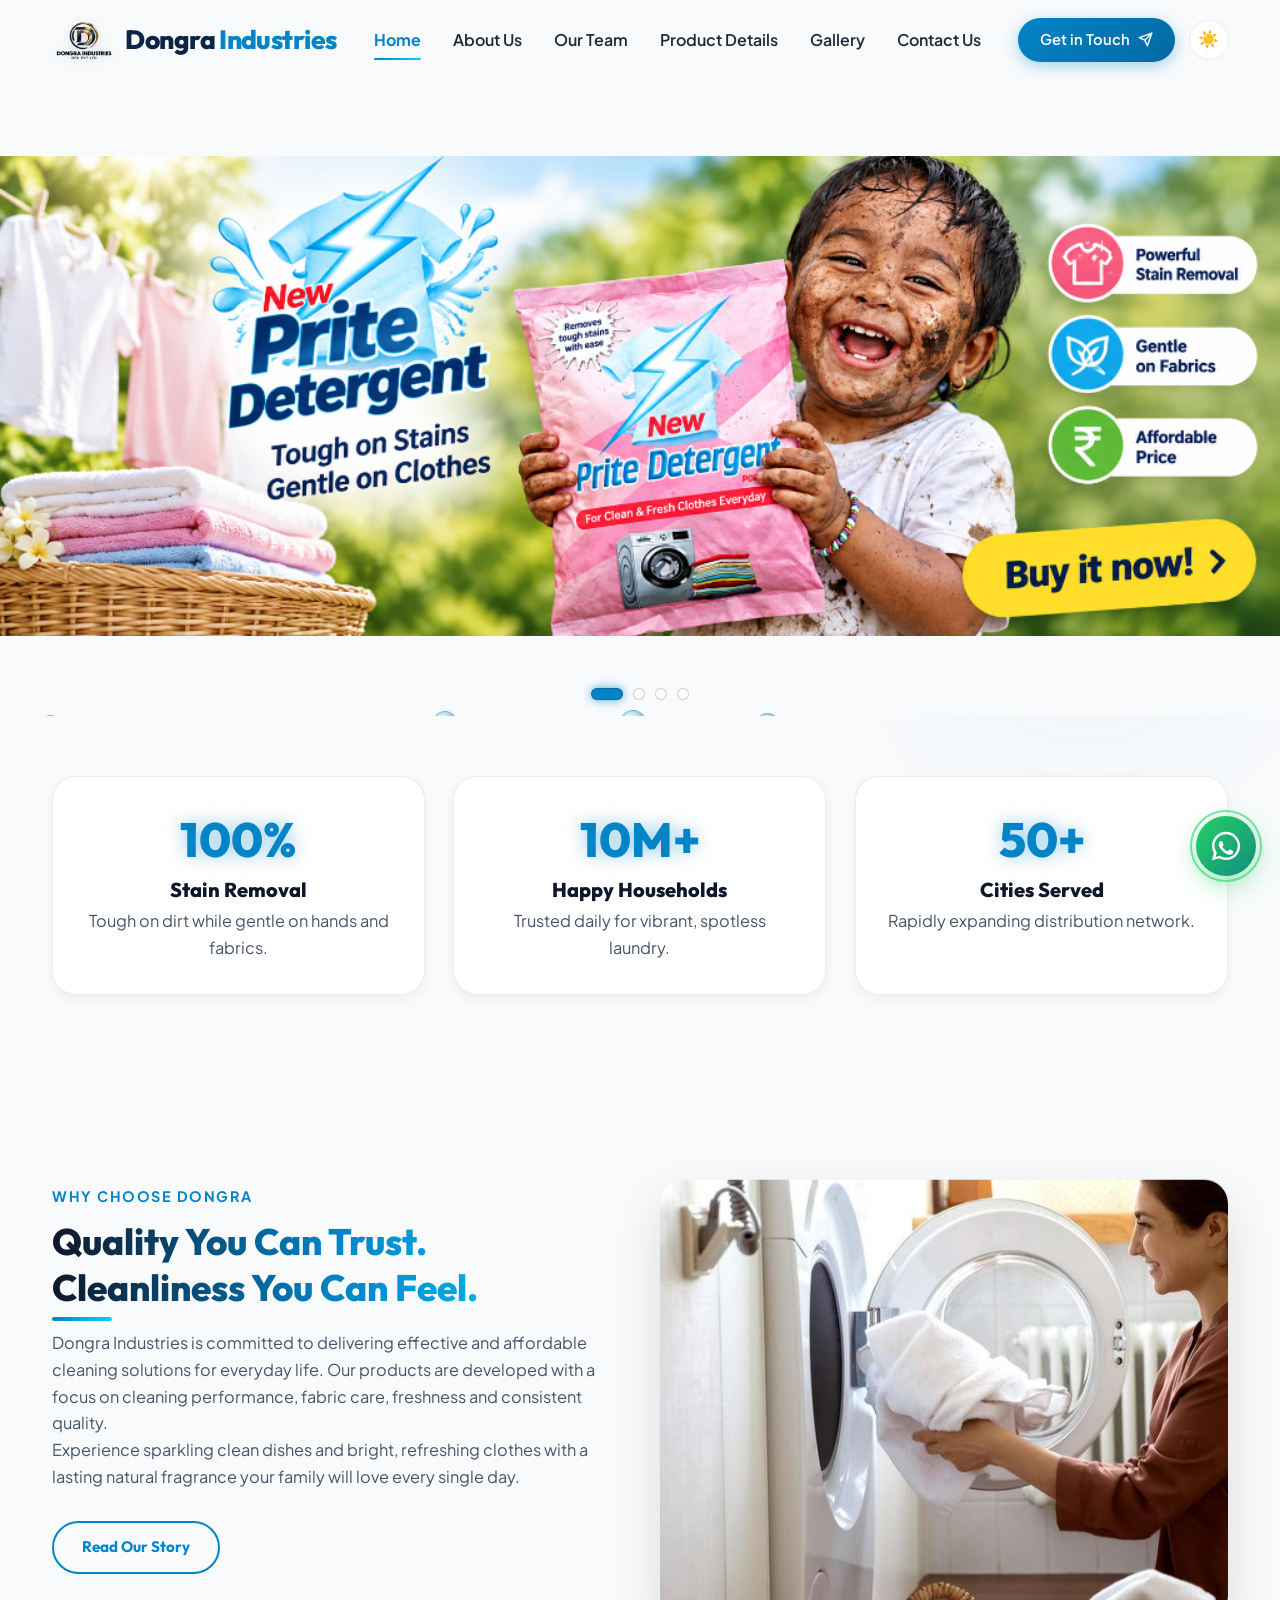
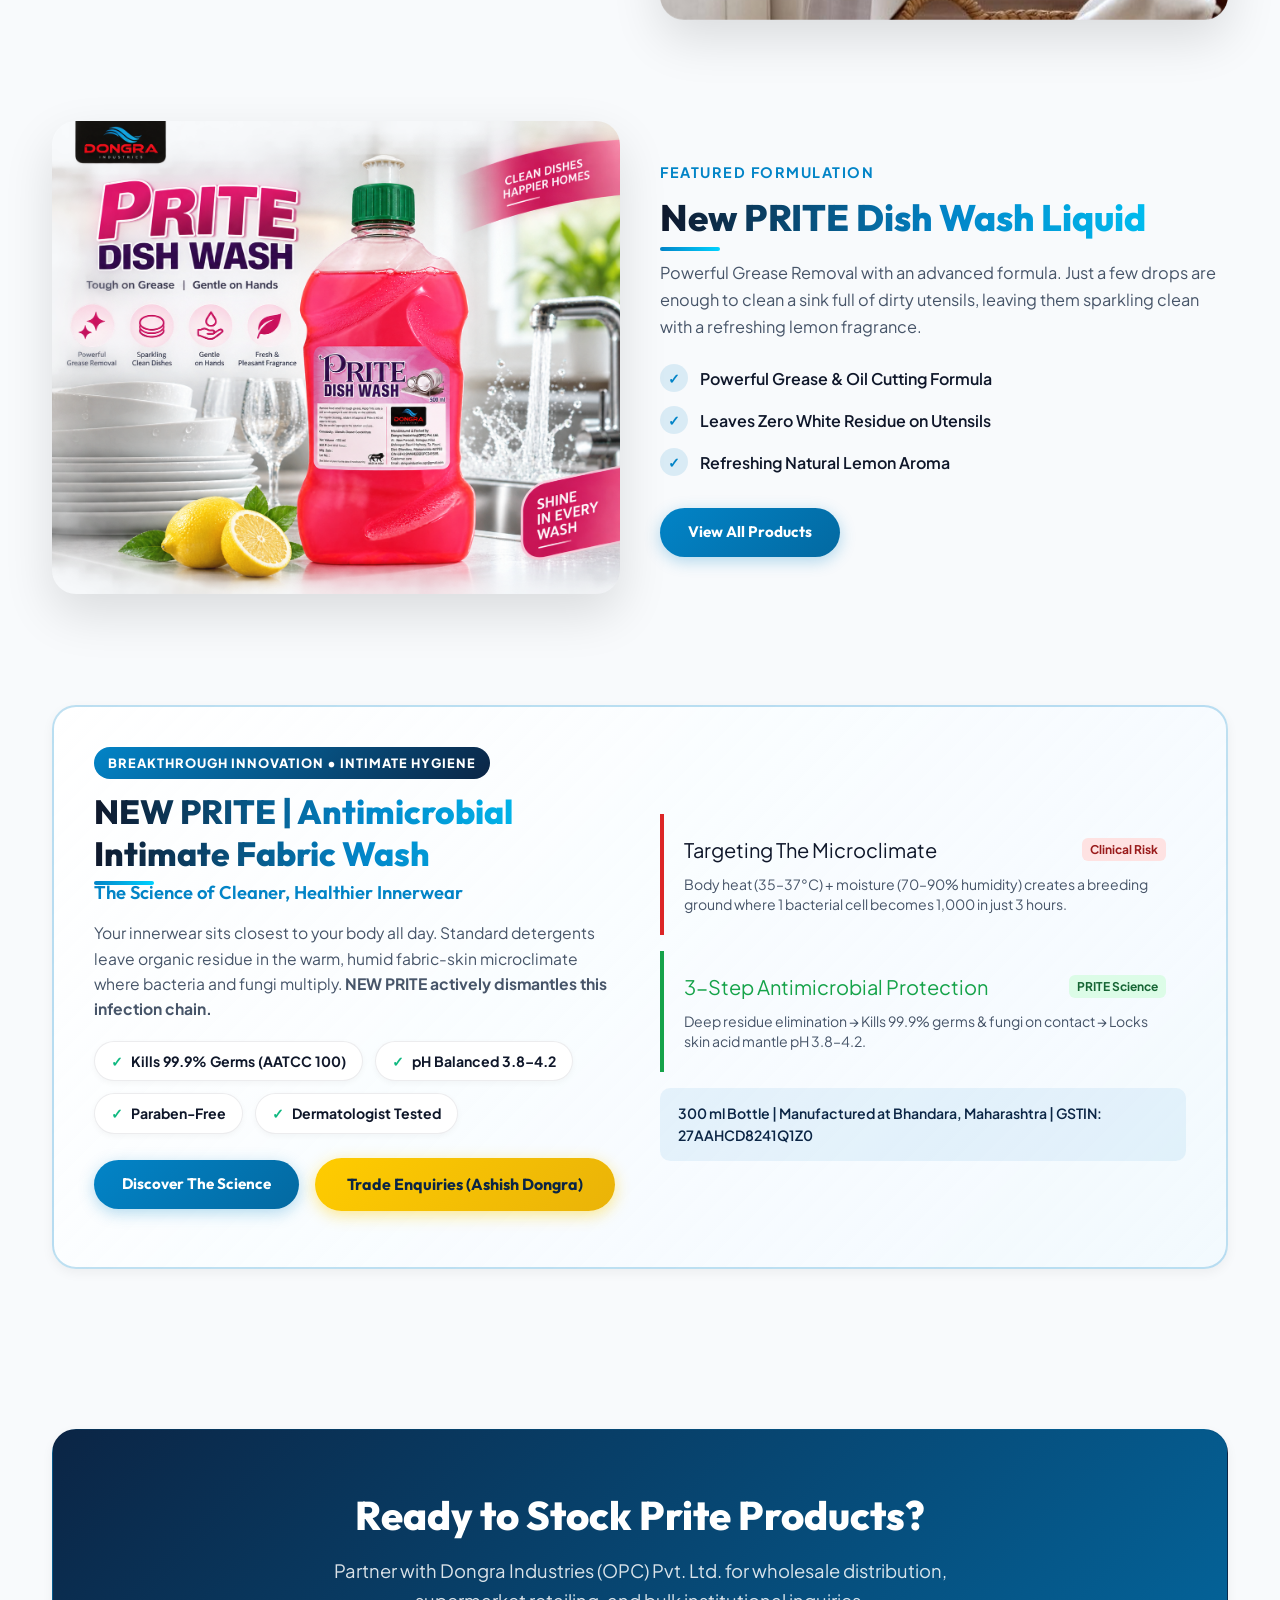
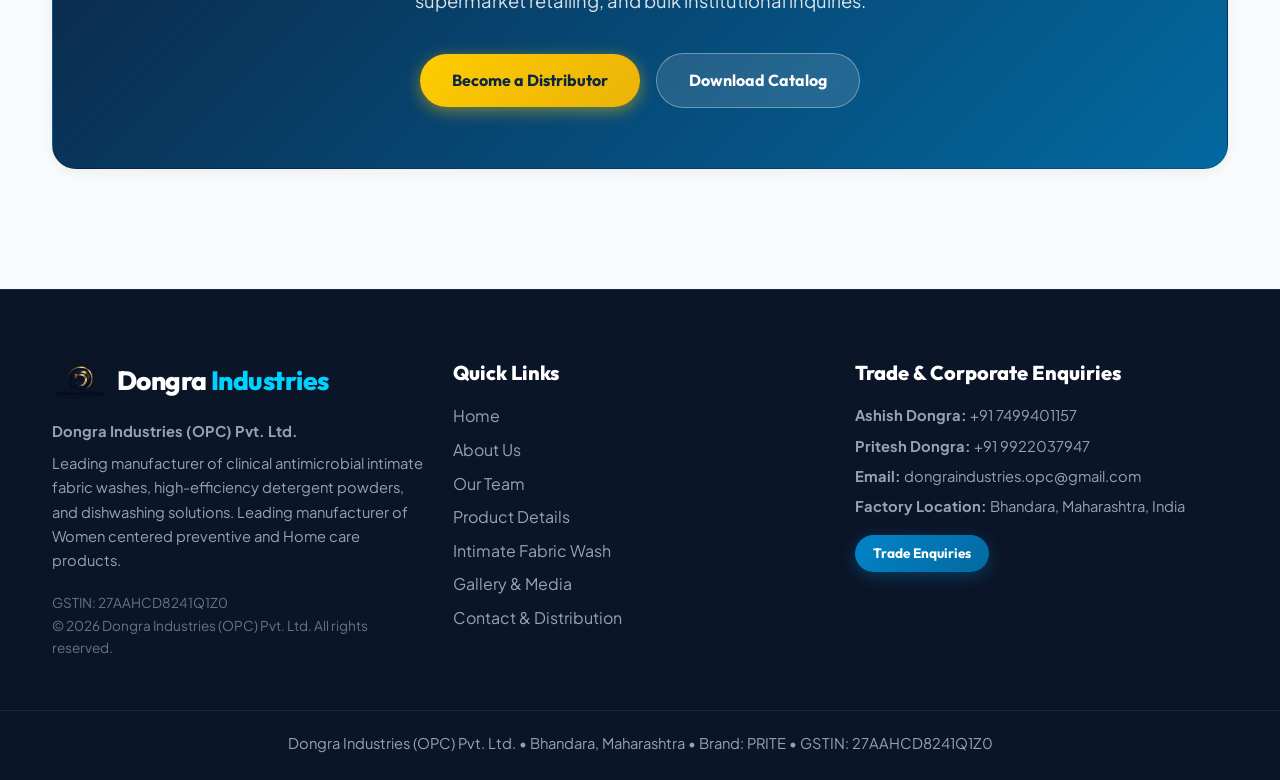
==== commit fad25f85: "add Our team pages" ====
--- a/index.html
+++ b/index.html
@@ -77,7 +77,7 @@
     }
     </script>
 
-    <link rel="stylesheet" href="style.css">
+    <link rel="stylesheet" href="style.css?v=2">
 </head>
 
 <body>
@@ -93,6 +93,7 @@
             <ul class="nav-links">
                 <li><a href="index.html" class="active">Home</a></li>
                 <li><a href="about.html">About Us</a></li>
+                <li><a href="team.html">Our Team</a></li>
                 <li><a href="details.html">Product Details</a></li>
                 <li><a href="gallery.html">Gallery</a></li>
                 <li><a href="contact.html">Contact Us</a></li>
@@ -319,7 +320,7 @@
                     Dongra<span style="color: var(--brand-cyan);">Industries</span>
                 </a>
                 <p style="margin-bottom: 8px;"><strong>Dongra Industries (OPC) Pvt. Ltd.</strong></p>
-                <p style="margin-bottom: 20px;">Leading manufacturer of clinical antimicrobial intimate fabric washes, high-efficiency detergent powders, and dishwashing solutions.</p>
+                <p style="margin-bottom: 20px;">Leading manufacturer of clinical antimicrobial intimate fabric washes, high-efficiency detergent powders, and dishwashing solutions. Leading manufacturer of Women centered preventive and Home care products.</p>
                 <p style="font-size: 0.85rem; color: #64748b;">GSTIN: 27AAHCD8241Q1Z0<br>© 2026 Dongra Industries (OPC) Pvt. Ltd. All rights reserved.</p>
             </div>
             <div>
@@ -327,6 +328,7 @@
                 <ul>
                     <li><a href="index.html">Home</a></li>
                     <li><a href="about.html">About Us</a></li>
+                    <li><a href="team.html">Our Team</a></li>
                     <li><a href="details.html">Product Details</a></li>
                     <li><a href="details.html#intimate-wash">Intimate Fabric Wash</a></li>
                     <li><a href="gallery.html">Gallery & Media</a></li>
--- a/style.css
+++ b/style.css
@@ -185,11 +185,16 @@
   border-bottom: 1px solid var(--border-light);
 }
 
+nav .nav-container,
 .nav-container {
   display: flex;
   justify-content: space-between;
   align-items: center;
   position: relative;
+  max-width: 100% !important;
+  width: 100% !important;
+  margin: 0 auto;
+  padding: 0 clamp(24px, 4vw, 64px) !important;
 }
 
 /* Brand Logo */
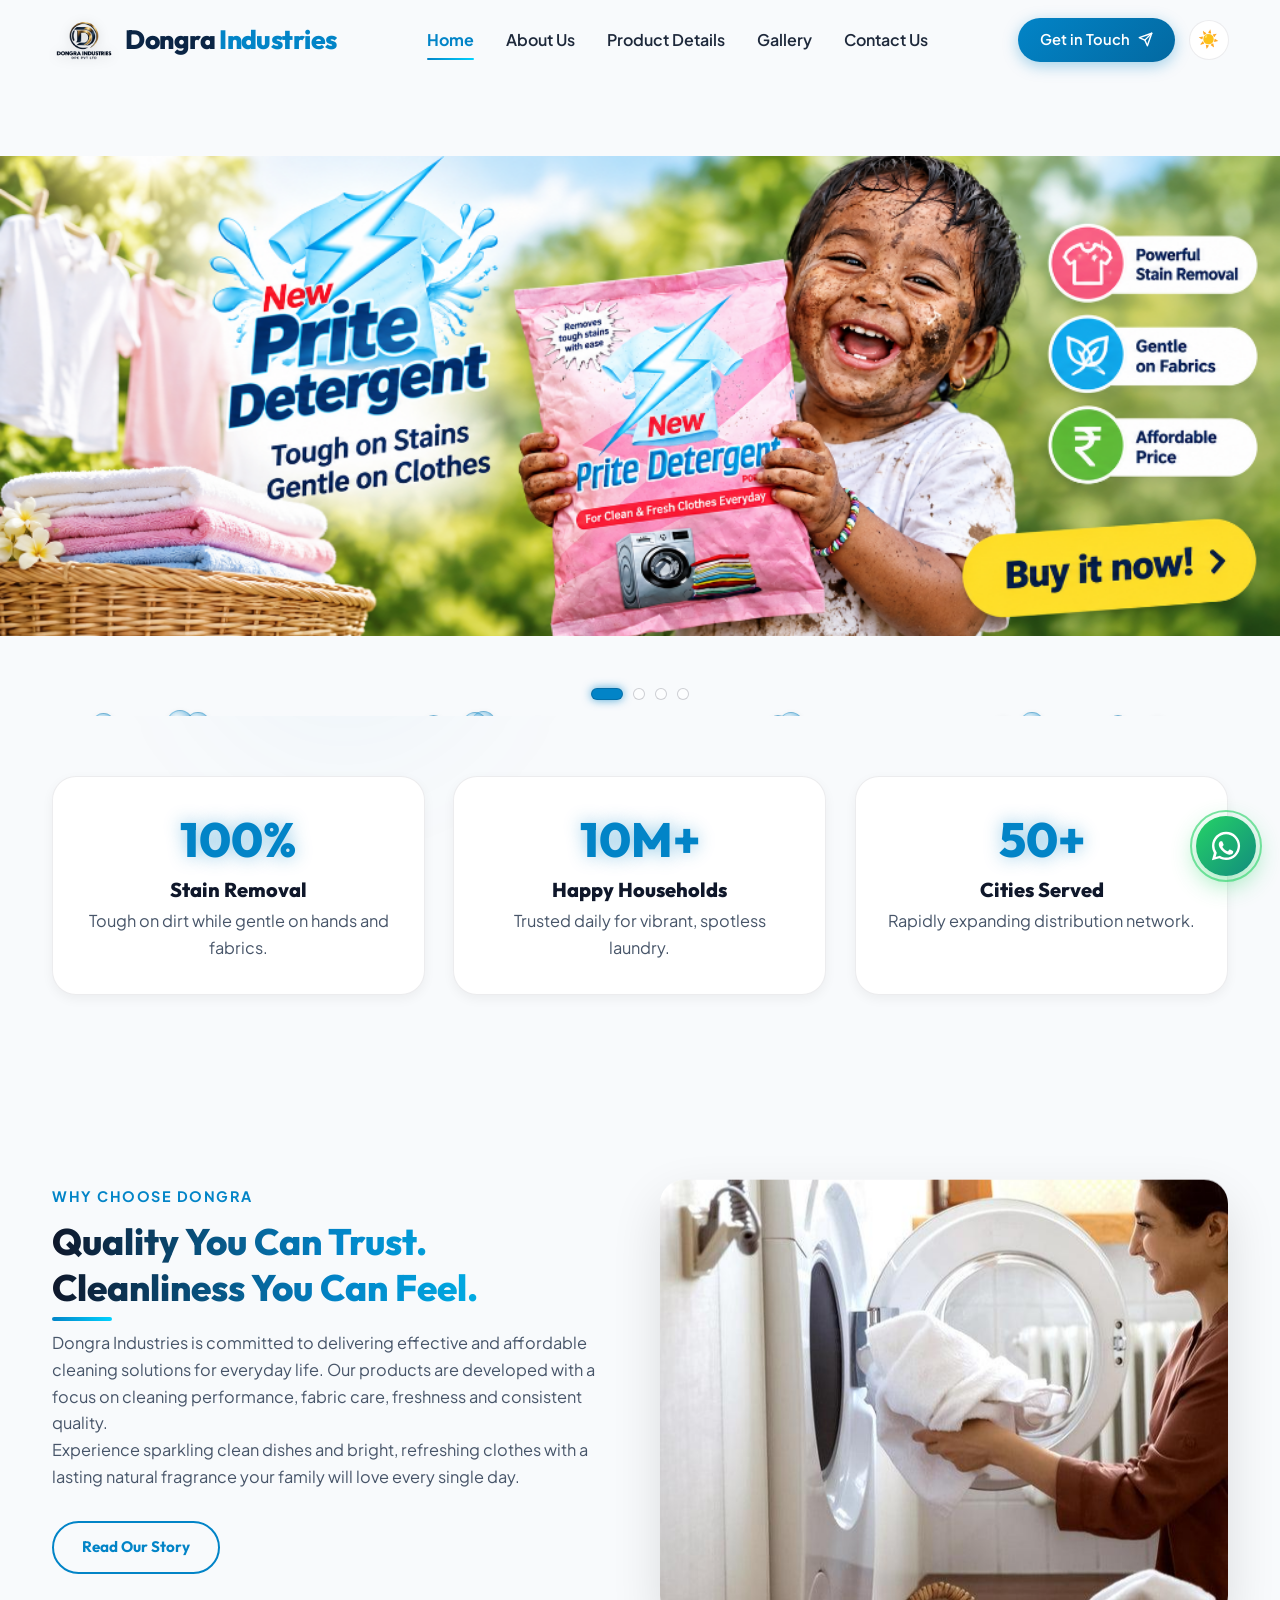
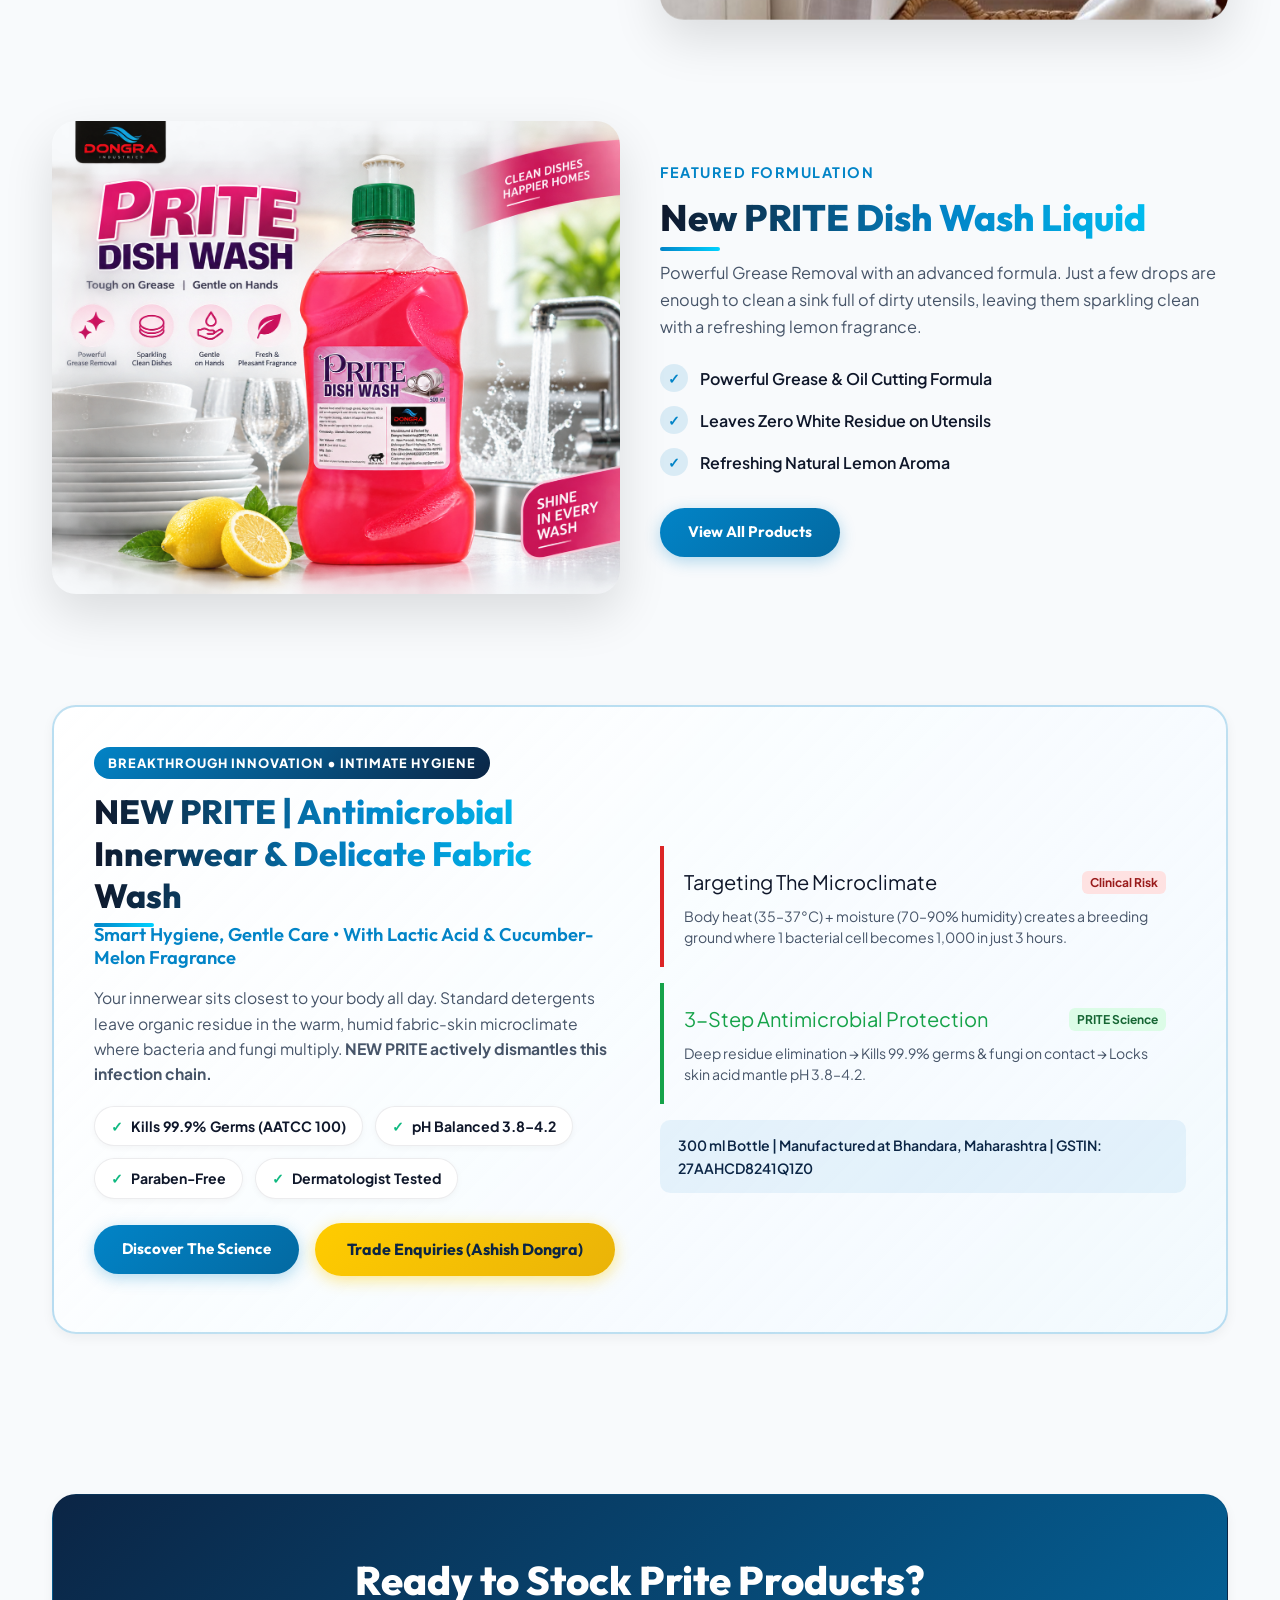
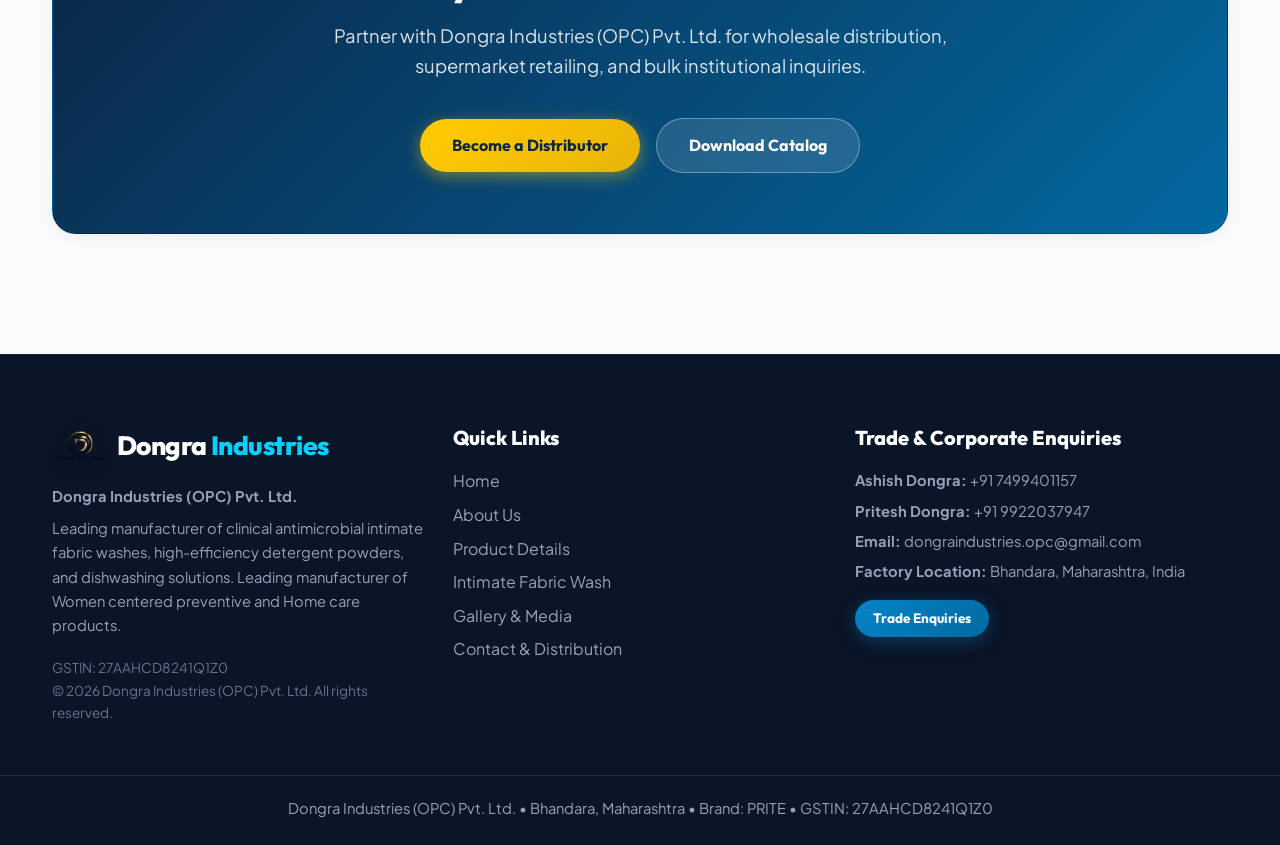
==== commit 577a888e: "Added New formal Images added new Industries view" ====
--- a/index.html
+++ b/index.html
@@ -93,7 +93,6 @@
             <ul class="nav-links">
                 <li><a href="index.html" class="active">Home</a></li>
                 <li><a href="about.html">About Us</a></li>
-                <li><a href="team.html">Our Team</a></li>
                 <li><a href="details.html">Product Details</a></li>
                 <li><a href="gallery.html">Gallery</a></li>
                 <li><a href="contact.html">Contact Us</a></li>
@@ -244,10 +243,10 @@
                         Breakthrough Innovation • Intimate Hygiene
                     </span>
                     <h2 class="section-title" style="margin: 0; color: var(--brand-navy); font-size: clamp(1.5rem, 3.5vw, 2.1rem);">
-                        NEW PRITE | Antimicrobial Intimate Fabric Wash
+                        NEW PRITE | Antimicrobial Innerwear & Delicate Fabric Wash
                     </h2>
                     <h4 style="color: var(--brand-blue); margin: 6px 0 16px; font-size: clamp(1rem, 2.2vw, 1.15rem); font-weight: 600;">
-                        The Science of Cleaner, Healthier Innerwear
+                        Smart Hygiene, Gentle Care • With Lactic Acid & Cucumber-Melon Fragrance
                     </h4>
                     <p style="color: var(--text-body); font-size: 0.98rem; line-height: 1.6; margin-bottom: 16px;">
                         Your innerwear sits closest to your body all day. Standard detergents leave organic residue in the warm, humid fabric-skin microclimate where bacteria and fungi multiply. <strong>NEW PRITE actively dismantles this infection chain.</strong>
@@ -328,7 +327,6 @@
                 <ul>
                     <li><a href="index.html">Home</a></li>
                     <li><a href="about.html">About Us</a></li>
-                    <li><a href="team.html">Our Team</a></li>
                     <li><a href="details.html">Product Details</a></li>
                     <li><a href="details.html#intimate-wash">Intimate Fabric Wash</a></li>
                     <li><a href="gallery.html">Gallery & Media</a></li>
